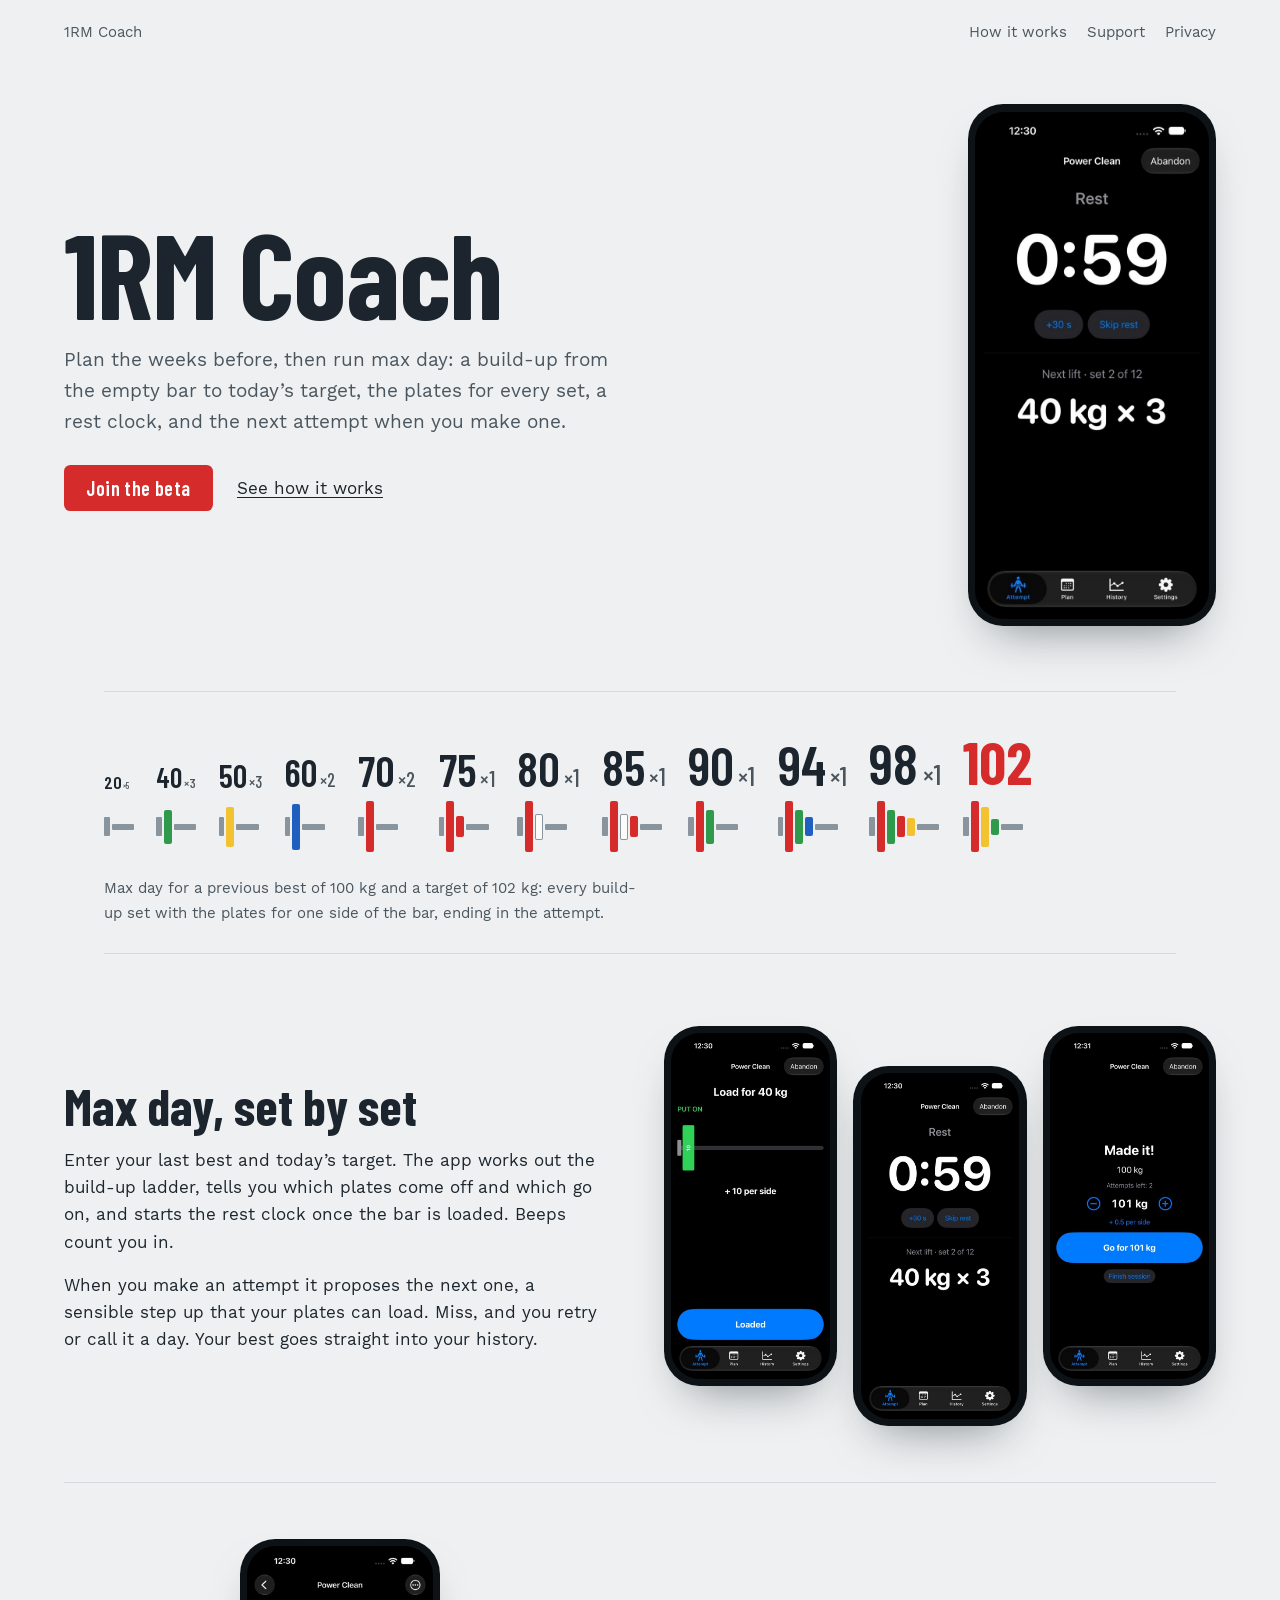
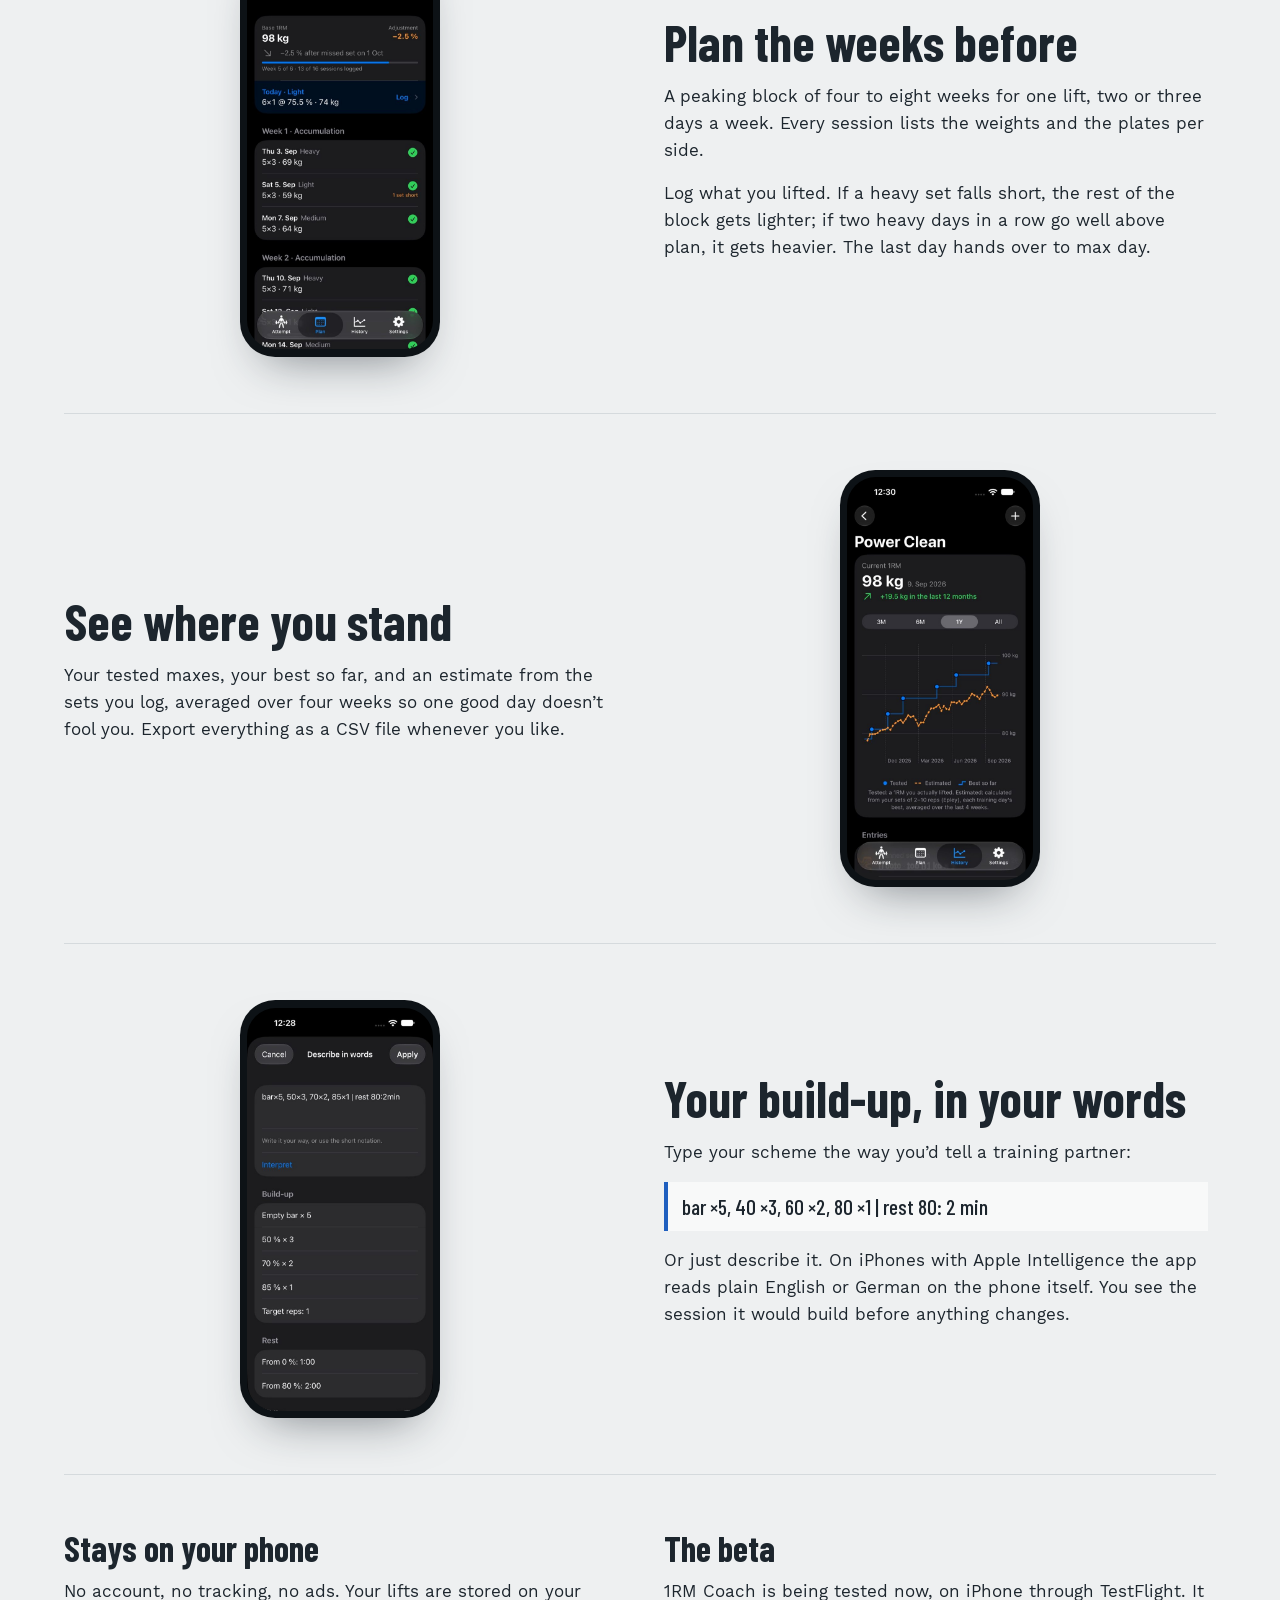
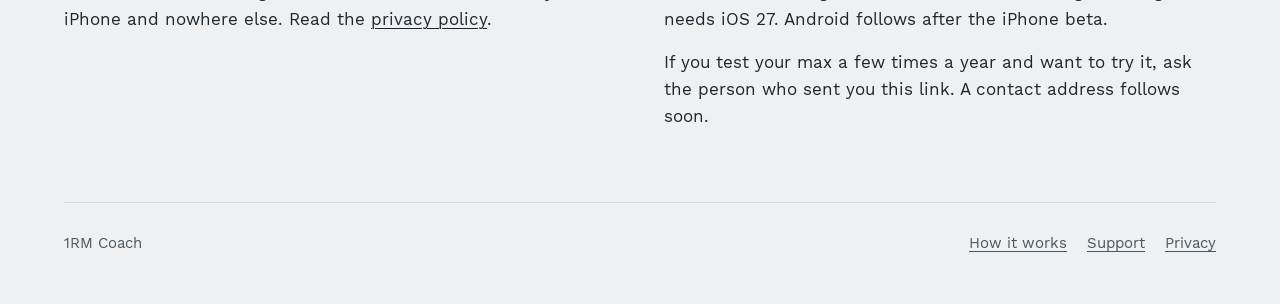
==== 1rm/index.html @ 23f85a38 "1RM Coach beta pages under /1rm (not linked, noindex) Co-Authored-By: Claude Opus 5.5 <noreply@anthr" ====
<!DOCTYPE html>
<html lang="en">
<head>
  <meta charset="utf-8">
  <meta name="viewport" content="width=device-width, initial-scale=1">
  <title>1RM Coach: plan, build up, load and lift your max</title>
  <meta name="description" content="An iPhone app for barbell lifters: plan a peaking block, get a build-up from the empty bar to your max, see which plates go on and off, and run your attempts with a rest clock.">
  <meta name="color-scheme" content="light dark">
  <meta name="robots" content="noindex">
  <link rel="stylesheet" href="style.css">
</head>
<body>
  <div class="wrap">
    <header class="top">
      <a href="index.html">1RM Coach</a>
      <nav aria-label="1RM Coach">
        <a href="howto.html">How it works</a>
        <a href="support.html">Support</a>
        <a href="privacy.html">Privacy</a>
      </nav>
    </header>

    <main>
      <section class="hero">
        <div>
          <h1>1RM Coach</h1>
          <p>Plan the weeks before, then run max day: a build-up from the empty bar to today&#8217;s target, the plates for every set, a rest clock, and the next attempt when you make one.</p>
          <div class="actions">
            <a class="button" href="#beta">Join the beta</a>
            <a href="howto.html">See how it works</a>
          </div>
        </div>
        <div class="phone"><img src="img/rest.jpg" width="600" height="1304" alt="Rest screen: a large clock counting down, and the next lift, 50 kg for 3, below it."></div>
      </section>

      <figure class="ladder">
        <ol aria-label="Example build-up, previous best 100 kg, target 102 kg">
          <li style="--w: 0.000; --step: 0" aria-label="20 kg for 5; per side: no plates">
            <span class="set">20<small>×5</small></span>
            <span class="plates" aria-hidden="true"></span>
          </li>
          <li style="--w: 0.244; --step: 1" aria-label="40 kg for 3; per side: 10">
            <span class="set">40<small>×3</small></span>
            <span class="plates" aria-hidden="true"><i class="p10"></i></span>
          </li>
          <li style="--w: 0.366; --step: 2" aria-label="50 kg for 3; per side: 15">
            <span class="set">50<small>×3</small></span>
            <span class="plates" aria-hidden="true"><i class="p15"></i></span>
          </li>
          <li style="--w: 0.488; --step: 3" aria-label="60 kg for 2; per side: 20">
            <span class="set">60<small>×2</small></span>
            <span class="plates" aria-hidden="true"><i class="p20"></i></span>
          </li>
          <li style="--w: 0.610; --step: 4" aria-label="70 kg for 2; per side: 25">
            <span class="set">70<small>×2</small></span>
            <span class="plates" aria-hidden="true"><i class="p25"></i></span>
          </li>
          <li style="--w: 0.671; --step: 5" aria-label="75 kg for 1; per side: 25 + 2.5">
            <span class="set">75<small>×1</small></span>
            <span class="plates" aria-hidden="true"><i class="p25"></i><i class="p25s"></i></span>
          </li>
          <li style="--w: 0.732; --step: 6" aria-label="80 kg for 1; per side: 25 + 5">
            <span class="set">80<small>×1</small></span>
            <span class="plates" aria-hidden="true"><i class="p25"></i><i class="p5"></i></span>
          </li>
          <li style="--w: 0.793; --step: 7" aria-label="85 kg for 1; per side: 25 + 5 + 2.5">
            <span class="set">85<small>×1</small></span>
            <span class="plates" aria-hidden="true"><i class="p25"></i><i class="p5"></i><i class="p25s"></i></span>
          </li>
          <li style="--w: 0.854; --step: 8" aria-label="90 kg for 1; per side: 25 + 10">
            <span class="set">90<small>×1</small></span>
            <span class="plates" aria-hidden="true"><i class="p25"></i><i class="p10"></i></span>
          </li>
          <li style="--w: 0.902; --step: 9" aria-label="94 kg for 1; per side: 25 + 10 + 2">
            <span class="set">94<small>×1</small></span>
            <span class="plates" aria-hidden="true"><i class="p25"></i><i class="p10"></i><i class="p2s"></i></span>
          </li>
          <li style="--w: 0.951; --step: 10" aria-label="98 kg for 1; per side: 25 + 10 + 2.5 + 1.5">
            <span class="set">98<small>×1</small></span>
            <span class="plates" aria-hidden="true"><i class="p25"></i><i class="p10"></i><i class="p25s"></i><i class="p15s"></i></span>
          </li>
          <li class="attempt" style="--w: 1.000; --step: 11" aria-label="102 kg for 1, the attempt; per side: 25 + 15 + 1">
            <span class="set">102</span>
            <span class="plates" aria-hidden="true"><i class="p25"></i><i class="p15"></i><i class="p1s"></i></span>
          </li>
        </ol>
        <figcaption>Max day for a previous best of 100 kg and a target of 102 kg: every build-up set with the plates for one side of the bar, ending in the attempt.</figcaption>
      </figure>

      <section class="feature">
        <div class="copy">
          <h2>Max day, set by set</h2>
          <p>Enter your last best and today&#8217;s target. The app works out the build-up ladder, tells you which plates come off and which go on, and starts the rest clock once the bar is loaded. Beeps count you in.</p>
          <p>When you make an attempt it proposes the next one, a sensible step up that your plates can load. Miss, and you retry or call it a day. Your best goes straight into your history.</p>
        </div>
        <div class="shots">
          <div class="phone"><img src="img/load.jpg" width="600" height="1304" alt="Load screen: plates to take off in red, plates to put on in green." loading="lazy"></div>
          <div class="phone"><img src="img/rest.jpg" width="600" height="1304" alt="Rest screen with the clock and the next lift." loading="lazy"></div>
          <div class="phone"><img src="img/decision.jpg" width="600" height="1304" alt="After a made attempt: the proposed next weight with buttons to go lighter or heavier." loading="lazy"></div>
        </div>
      </section>

      <section class="feature flip">
        <div class="copy">
          <h2>Plan the weeks before</h2>
          <p>A peaking block of four to eight weeks for one lift, two or three days a week. Every session lists the weights and the plates per side.</p>
          <p>Log what you lifted. If a heavy set falls short, the rest of the block gets lighter; if two heavy days in a row go well above plan, it gets heavier. The last day hands over to max day.</p>
        </div>
        <div class="shots">
          <div class="phone"><img src="img/block.jpg" width="600" height="1304" alt="A training block: base 1RM, the current adjustment and today&#8217;s session." loading="lazy"></div>
        </div>
      </section>

      <section class="feature">
        <div class="copy">
          <h2>See where you stand</h2>
          <p>Your tested maxes, your best so far, and an estimate from the sets you log, averaged over four weeks so one good day doesn&#8217;t fool you. Export everything as a CSV file whenever you like.</p>
        </div>
        <div class="shots">
          <div class="phone"><img src="img/history.jpg" width="600" height="1304" alt="A chart of tested maxes, the estimated max and the best so far over a year." loading="lazy"></div>
        </div>
      </section>

      <section class="feature flip">
        <div class="copy">
          <h2>Your build-up, in your words</h2>
          <p>Type your scheme the way you&#8217;d tell a training partner:</p>
          <p class="notation">bar ×5, 40 ×3, 60 ×2, 80 ×1 | rest 80: 2 min</p>
          <p>Or just describe it. On iPhones with Apple Intelligence the app reads plain English or German on the phone itself. You see the session it would build before anything changes.</p>
        </div>
        <div class="shots">
          <div class="phone"><img src="img/scheme.jpg" width="600" height="1304" alt="The scheme preview: build-up steps, target reps, rest, and the example session." loading="lazy"></div>
        </div>
      </section>

      <section class="quiet">
        <div>
          <h2>Stays on your phone</h2>
          <p>No account, no tracking, no ads. Your lifts are stored on your iPhone and nowhere else. Read the <a href="privacy.html">privacy policy</a>.</p>
        </div>
        <div id="beta">
          <h2>The beta</h2>
          <p>1RM Coach is being tested now, on iPhone through TestFlight. It needs iOS 27. Android follows after the iPhone beta.</p>
          <p>If you test your max a few times a year and want to try it, ask the person who sent you this link. A contact address follows soon.</p>
        </div>
      </section>
    </main>

    <footer>
      <span>1RM Coach</span>
      <nav aria-label="More">
        <a href="howto.html">How it works</a>
        <a href="support.html">Support</a>
        <a href="privacy.html">Privacy</a>
      </nav>
    </footer>
  </div>
  <script>
    // The address is assembled in the browser, so it isn't sitting in the page source for spam bots.
    document.querySelectorAll("a.mail").forEach(function (a) {
      var address = a.dataset.user + "@" + a.dataset.domain;
      a.href = "mailto:" + address;
      a.textContent = address;
    });
  </script>
</body>
</html>
---- 1rm/style.css ----
/* 1RM Coach — product pages under /1rm/. Chalk and steel, with competition plate colours only where
   they mean plates. */

@font-face { font-family: "Barlow Condensed"; font-weight: 500; font-display: swap; src: url("fonts/BarlowCondensed-500.woff2") format("woff2"); }
@font-face { font-family: "Barlow Condensed"; font-weight: 600; font-display: swap; src: url("fonts/BarlowCondensed-600.woff2") format("woff2"); }
@font-face { font-family: "Barlow Condensed"; font-weight: 700; font-display: swap; src: url("fonts/BarlowCondensed-700.woff2") format("woff2"); }
@font-face { font-family: "Work Sans"; font-weight: 400; font-display: swap; src: url("fonts/WorkSans-Regular.woff2") format("woff2"); }
@font-face { font-family: "Work Sans"; font-weight: 500; font-display: swap; src: url("fonts/WorkSans-Medium.woff2") format("woff2"); }
@font-face { font-family: "Work Sans"; font-weight: 600; font-display: swap; src: url("fonts/WorkSans-SemiBold.woff2") format("woff2"); }

:root {
  --chalk: #eef0f1;
  --paper: #f8f9f9;
  --steel: #1c252d;
  --steel-soft: #4a555e;
  --bar: #8a949c;
  --rule: #d5dadd;
  --red: #d52b2b;
  --blue: #1f5fbf;
  --yellow: #f2c230;
  --green: #2f9a4c;
  --white-plate: #fbfbfa;
  --button-text: #ffffff;
  --display: "Barlow Condensed", "Arial Narrow", sans-serif;
  --text: "Work Sans", system-ui, sans-serif;
  --measure: 34rem;
}

@media (prefers-color-scheme: dark) {
  :root {
    --chalk: #151b20;
    --paper: #1b2228;
    --steel: #e7ebed;
    --steel-soft: #aab4bb;
    --bar: #6d7880;
    --rule: #2b343b;
    --white-plate: #dfe3e5;
  }
}

*, *::before, *::after { box-sizing: border-box; }

html { -webkit-text-size-adjust: 100%; }

body {
  margin: 0;
  background: var(--chalk);
  color: var(--steel);
  font: 400 1.0625rem/1.6 var(--text);
}

img { max-width: 100%; height: auto; display: block; }

a { color: inherit; text-underline-offset: 0.2em; text-decoration-thickness: 1px; }
a:hover { text-decoration-thickness: 2px; }
:focus-visible { outline: 3px solid var(--blue); outline-offset: 3px; border-radius: 2px; }

.wrap { width: min(72rem, 100% - 2rem); margin-inline: auto; }

/* Top line: back to the homepage, and the page links. */
.top {
  display: flex; flex-wrap: wrap; justify-content: space-between; align-items: baseline; gap: 0.5rem 1rem;
  padding: 1.25rem 0; font-size: 0.95rem; color: var(--steel-soft);
}
.top nav { display: flex; gap: 1.25rem; }
.top a { text-decoration: none; white-space: nowrap; }
.top a:hover, .top a[aria-current] { text-decoration: underline; }

/* Hero */
.hero {
  display: grid; grid-template-columns: minmax(0, 1fr) auto; gap: 3rem; align-items: center;
  padding: 2.5rem 0 3rem;
}
.hero h1 {
  font: 700 clamp(3.5rem, 11vw, 7.5rem)/0.88 var(--display);
  letter-spacing: -0.01em; margin: 0 0 1.25rem;
}
.hero p { max-width: var(--measure); font-size: 1.2rem; margin: 0 0 1.75rem; color: var(--steel-soft); }
.actions { display: flex; flex-wrap: wrap; gap: 1rem 1.5rem; align-items: center; }
.button {
  display: inline-block; padding: 0.8rem 1.4rem; border-radius: 0.4rem;
  background: var(--red); color: var(--button-text); text-decoration: none;
  font: 600 1.25rem/1 var(--display); letter-spacing: 0.02em;
}
.button:hover { background: #b82222; }

.phone {
  width: 15.5rem; border-radius: 2.2rem; padding: 0.45rem;
  background: #0d1216; box-shadow: 0 1.5rem 3rem -1.5rem rgba(28, 37, 45, 0.55);
}
.phone img { border-radius: 1.8rem; }

/* The ladder: today's build-up, from the empty bar to the attempt. Numbers grow with the weight. */
.ladder { border-block: 1px solid var(--rule); padding: 2.5rem 0 1.75rem; margin-bottom: 1rem; }
.ladder ol {
  list-style: none; margin: 0; padding: 0;
  display: flex; flex-wrap: wrap; align-items: flex-end; gap: 1.5rem 1.4rem;
}
.ladder li { display: flex; flex-direction: column; align-items: flex-start; gap: 0.6rem; }
.set { font: 600 calc(1.1rem + var(--w) * 2.6rem)/1 var(--display); white-space: nowrap; }
.set small { font-size: 0.5em; font-weight: 500; color: var(--steel-soft); margin-left: 0.15em; }
.ladder .attempt .set { color: var(--red); font-weight: 700; }
.ladder figcaption { margin-top: 1.5rem; color: var(--steel-soft); font-size: 0.95rem; max-width: var(--measure); }

/* One side of the bar: sleeve, then plates from the inside out. */
.plates { display: flex; align-items: center; gap: 2px; height: 3.2rem; }
.plates::before { content: ""; width: 0.35rem; height: 1.2rem; background: var(--bar); border-radius: 1px; }
.plates::after { content: ""; width: 1.4rem; height: 0.35rem; background: var(--bar); border-radius: 1px; }
.plates i { display: block; width: 0.5rem; border-radius: 2px; }
.p25 { height: 3.2rem; background: var(--red); }
.p20 { height: 2.9rem; background: var(--blue); }
.p15 { height: 2.5rem; background: var(--yellow); }
.p10 { height: 2.1rem; background: var(--green); }
.p5  { height: 1.6rem; background: var(--white-plate); box-shadow: inset 0 0 0 1px var(--bar); }
.p25s { height: 1.3rem; background: var(--red); }
.p2s  { height: 1.2rem; background: var(--blue); }
.p15s { height: 1.1rem; background: var(--yellow); }
.p1s  { height: 1rem; background: var(--green); }

@media (prefers-reduced-motion: no-preference) {
  .plates i { transform-origin: left center; animation: load 420ms ease-out both; animation-delay: calc(var(--step) * 90ms + 200ms); }
  @keyframes load { from { opacity: 0; transform: translateX(-0.6rem); } to { opacity: 1; transform: none; } }
}

/* Feature rows: text and screenshots side by side, alternating. */
.feature {
  display: grid; grid-template-columns: minmax(0, 1fr) minmax(0, 1fr); gap: 3rem; align-items: center;
  padding: 3.5rem 0; border-bottom: 1px solid var(--rule);
}
.feature.flip .copy { order: 2; }
.feature h2, .page h1, .page h2 { font: 700 clamp(2.2rem, 5vw, 3.2rem)/0.95 var(--display); margin: 0 0 1rem; }
.feature p { max-width: var(--measure); margin: 0 0 1rem; }
.feature .notation {
  font: 500 1.35rem/1.35 var(--display); background: var(--paper); border-left: 4px solid var(--blue);
  padding: 0.6rem 0.9rem; margin: 0 0 1rem; max-width: var(--measure); overflow-wrap: anywhere;
}
.shots { display: flex; justify-content: center; align-items: flex-start; gap: 1rem; }
.shots .phone { width: 12.5rem; }
.shots .phone:nth-child(2) { margin-top: 2.5rem; }

.quiet { padding: 3.5rem 0; display: grid; grid-template-columns: repeat(2, minmax(0, 1fr)); gap: 3rem; }
.quiet h2 { font: 700 2.2rem/1 var(--display); margin: 0 0 0.75rem; }
.quiet p { margin: 0 0 1rem; max-width: var(--measure); }

.placeholder { background: var(--yellow); color: #1c252d; padding: 0 0.25em; border-radius: 2px; }

footer {
  border-top: 1px solid var(--rule); padding: 1.75rem 0 3rem; color: var(--steel-soft); font-size: 0.95rem;
  display: flex; flex-wrap: wrap; justify-content: space-between; gap: 1rem;
}
footer nav { display: flex; flex-wrap: wrap; gap: 1.25rem; }

/* Text pages: privacy, support, how-to. */
.page { max-width: 42rem; padding: 2rem 0 3rem; }
.page h1 { font-size: clamp(2.8rem, 8vw, 4.2rem); }
.page h2 { font-size: 2rem; margin-top: 2.5rem; }
.page p, .page li { max-width: var(--measure); }
.page .updated { color: var(--steel-soft); }
.page h3 { font: 600 1.35rem/1.2 var(--display); margin: 1.75rem 0 0.4rem; }
.page ol, .page ul { padding-left: 1.25rem; }
.page li { margin-bottom: 0.4rem; }
.page code { font: 500 1.05em var(--display); background: var(--paper); padding: 0.05em 0.3em; border-radius: 3px; }
.page .notation { font: 500 1.3rem/1.35 var(--display); background: var(--paper); border-left: 4px solid var(--blue); padding: 0.6rem 0.9rem; overflow-wrap: anywhere; }

@media (max-width: 52rem) {
  .hero { grid-template-columns: 1fr; gap: 2rem; }
  .hero .phone { justify-self: center; }
  .feature { grid-template-columns: 1fr; gap: 2rem; }
  .feature.flip .copy { order: 0; }
  .quiet { grid-template-columns: 1fr; gap: 1.5rem; }
  .shots .phone { width: 9.5rem; }
}
@media (max-width: 26rem) {
  .shots .phone:nth-child(3) { display: none; }
  .top nav { gap: 0.9rem; }
}
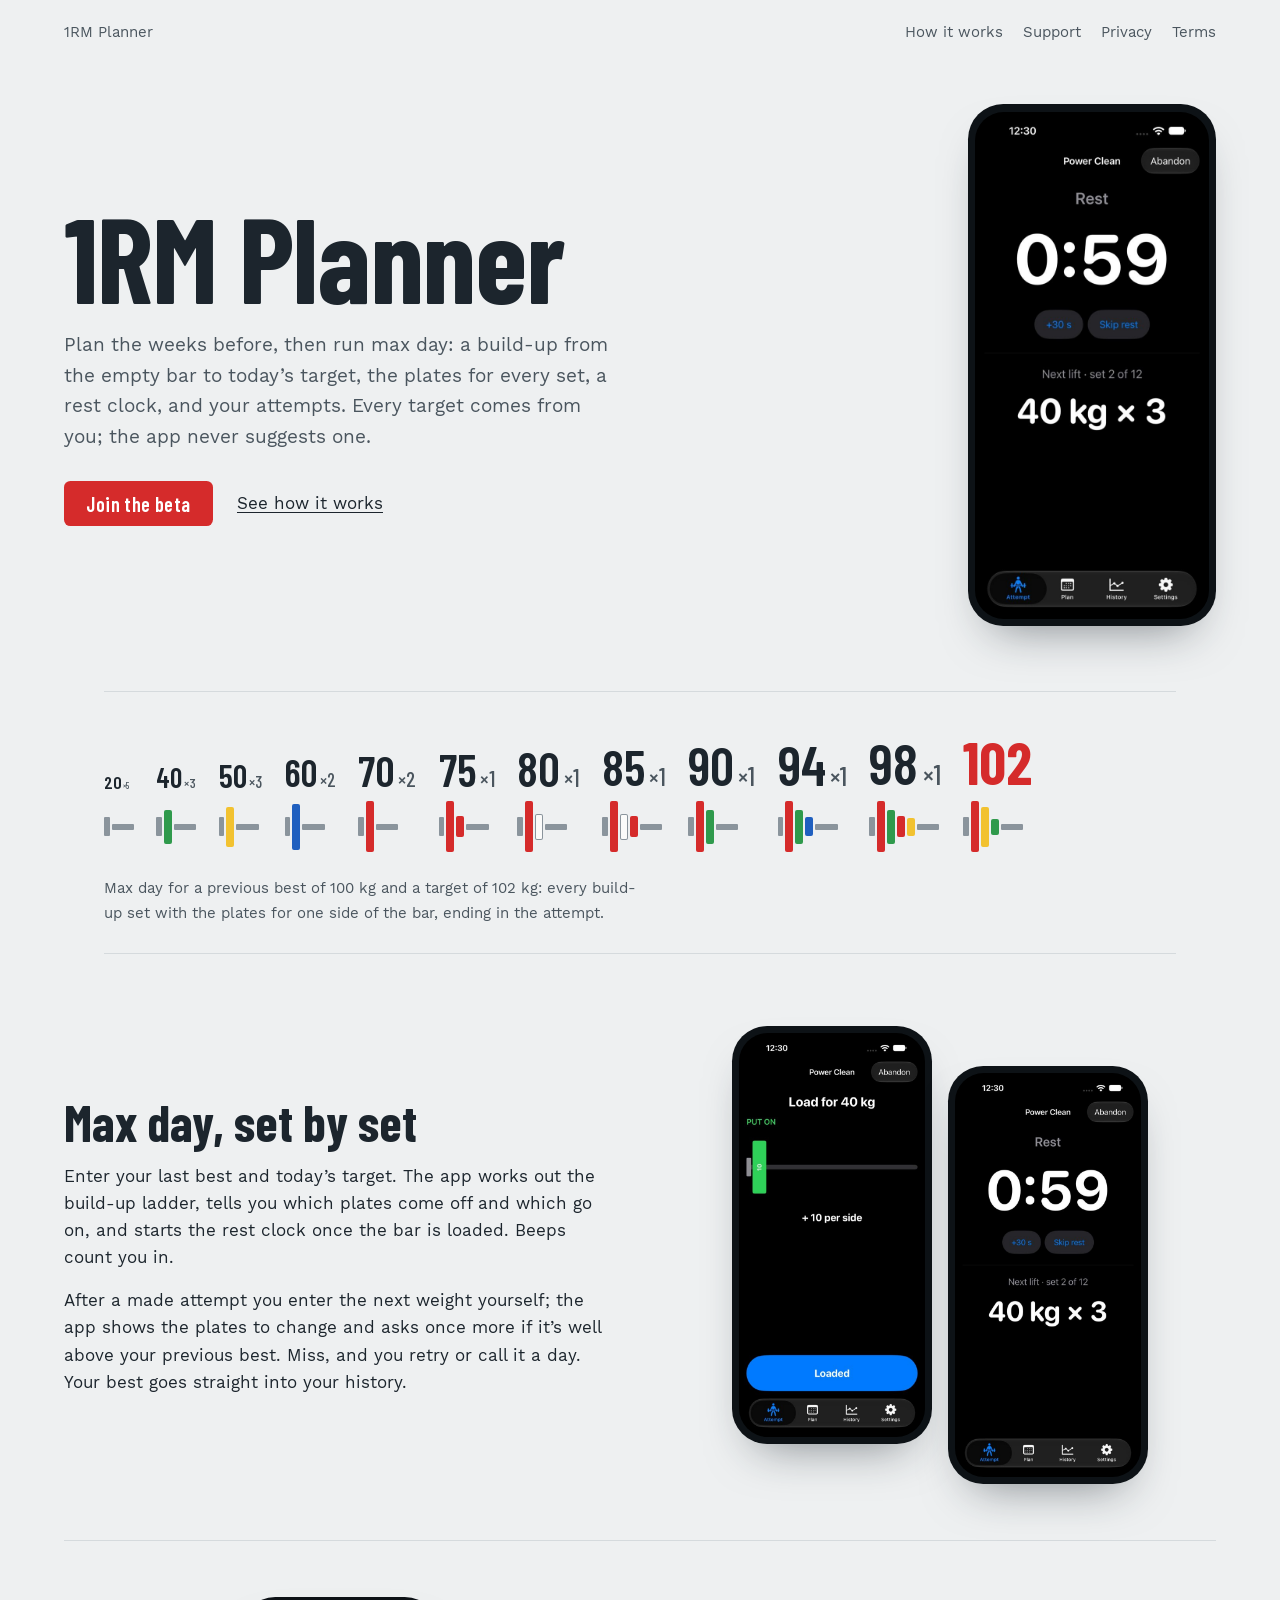
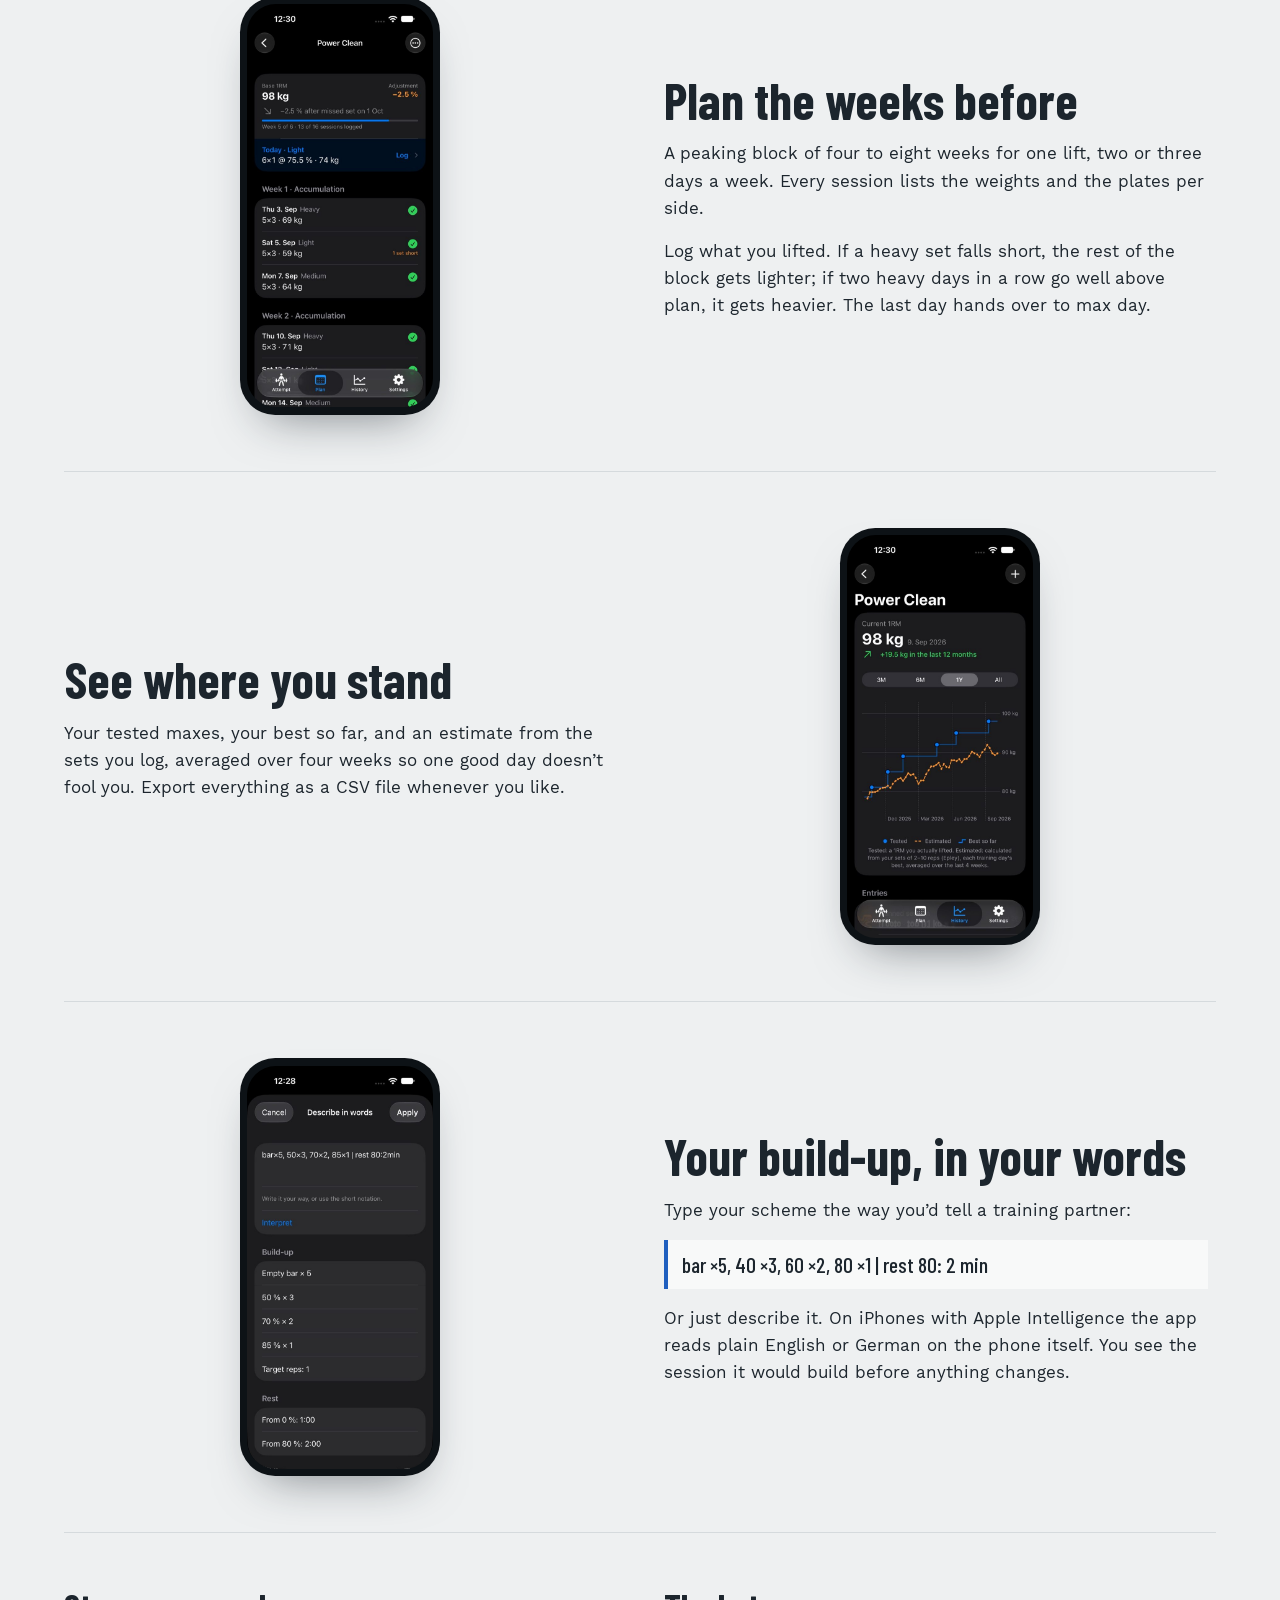
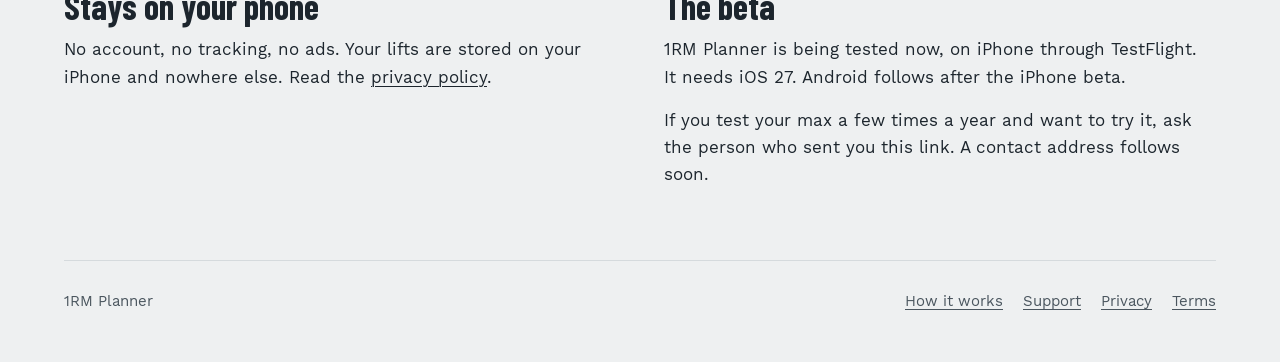
==== commit 2fdcc6a3: "1rm: renamed to 1RM Planner; no target suggestions in copy; terms page EN/DE (draft for legal review" ====
--- a/1rm/index.html
+++ b/1rm/index.html
@@ -3,7 +3,7 @@
 <head>
   <meta charset="utf-8">
   <meta name="viewport" content="width=device-width, initial-scale=1">
-  <title>1RM Coach: plan, build up, load and lift your max</title>
+  <title>1RM Planner: plan, build up, load and lift your max</title>
   <meta name="description" content="An iPhone app for barbell lifters: plan a peaking block, get a build-up from the empty bar to your max, see which plates go on and off, and run your attempts with a rest clock.">
   <meta name="color-scheme" content="light dark">
   <meta name="robots" content="noindex">
@@ -12,19 +12,20 @@
 <body>
   <div class="wrap">
     <header class="top">
-      <a href="index.html">1RM Coach</a>
-      <nav aria-label="1RM Coach">
+      <a href="index.html">1RM Planner</a>
+      <nav aria-label="1RM Planner">
         <a href="howto.html">How it works</a>
         <a href="support.html">Support</a>
         <a href="privacy.html">Privacy</a>
+        <a href="terms.html">Terms</a>
       </nav>
     </header>
 
     <main>
       <section class="hero">
         <div>
-          <h1>1RM Coach</h1>
-          <p>Plan the weeks before, then run max day: a build-up from the empty bar to today&#8217;s target, the plates for every set, a rest clock, and the next attempt when you make one.</p>
+          <h1>1RM Planner</h1>
+          <p>Plan the weeks before, then run max day: a build-up from the empty bar to today&#8217;s target, the plates for every set, a rest clock, and your attempts. Every target comes from you; the app never suggests one.</p>
           <div class="actions">
             <a class="button" href="#beta">Join the beta</a>
             <a href="howto.html">See how it works</a>
@@ -91,12 +92,11 @@
         <div class="copy">
           <h2>Max day, set by set</h2>
           <p>Enter your last best and today&#8217;s target. The app works out the build-up ladder, tells you which plates come off and which go on, and starts the rest clock once the bar is loaded. Beeps count you in.</p>
-          <p>When you make an attempt it proposes the next one, a sensible step up that your plates can load. Miss, and you retry or call it a day. Your best goes straight into your history.</p>
+          <p>After a made attempt you enter the next weight yourself; the app shows the plates to change and asks once more if it&#8217;s well above your previous best. Miss, and you retry or call it a day. Your best goes straight into your history.</p>
         </div>
         <div class="shots">
           <div class="phone"><img src="img/load.jpg" width="600" height="1304" alt="Load screen: plates to take off in red, plates to put on in green." loading="lazy"></div>
           <div class="phone"><img src="img/rest.jpg" width="600" height="1304" alt="Rest screen with the clock and the next lift." loading="lazy"></div>
-          <div class="phone"><img src="img/decision.jpg" width="600" height="1304" alt="After a made attempt: the proposed next weight with buttons to go lighter or heavier." loading="lazy"></div>
         </div>
       </section>
 
@@ -140,18 +140,19 @@
         </div>
         <div id="beta">
           <h2>The beta</h2>
-          <p>1RM Coach is being tested now, on iPhone through TestFlight. It needs iOS 27. Android follows after the iPhone beta.</p>
+          <p>1RM Planner is being tested now, on iPhone through TestFlight. It needs iOS 27. Android follows after the iPhone beta.</p>
           <p>If you test your max a few times a year and want to try it, ask the person who sent you this link. A contact address follows soon.</p>
         </div>
       </section>
     </main>
 
     <footer>
-      <span>1RM Coach</span>
+      <span>1RM Planner</span>
       <nav aria-label="More">
         <a href="howto.html">How it works</a>
         <a href="support.html">Support</a>
         <a href="privacy.html">Privacy</a>
+        <a href="terms.html">Terms</a>
       </nav>
     </footer>
   </div>
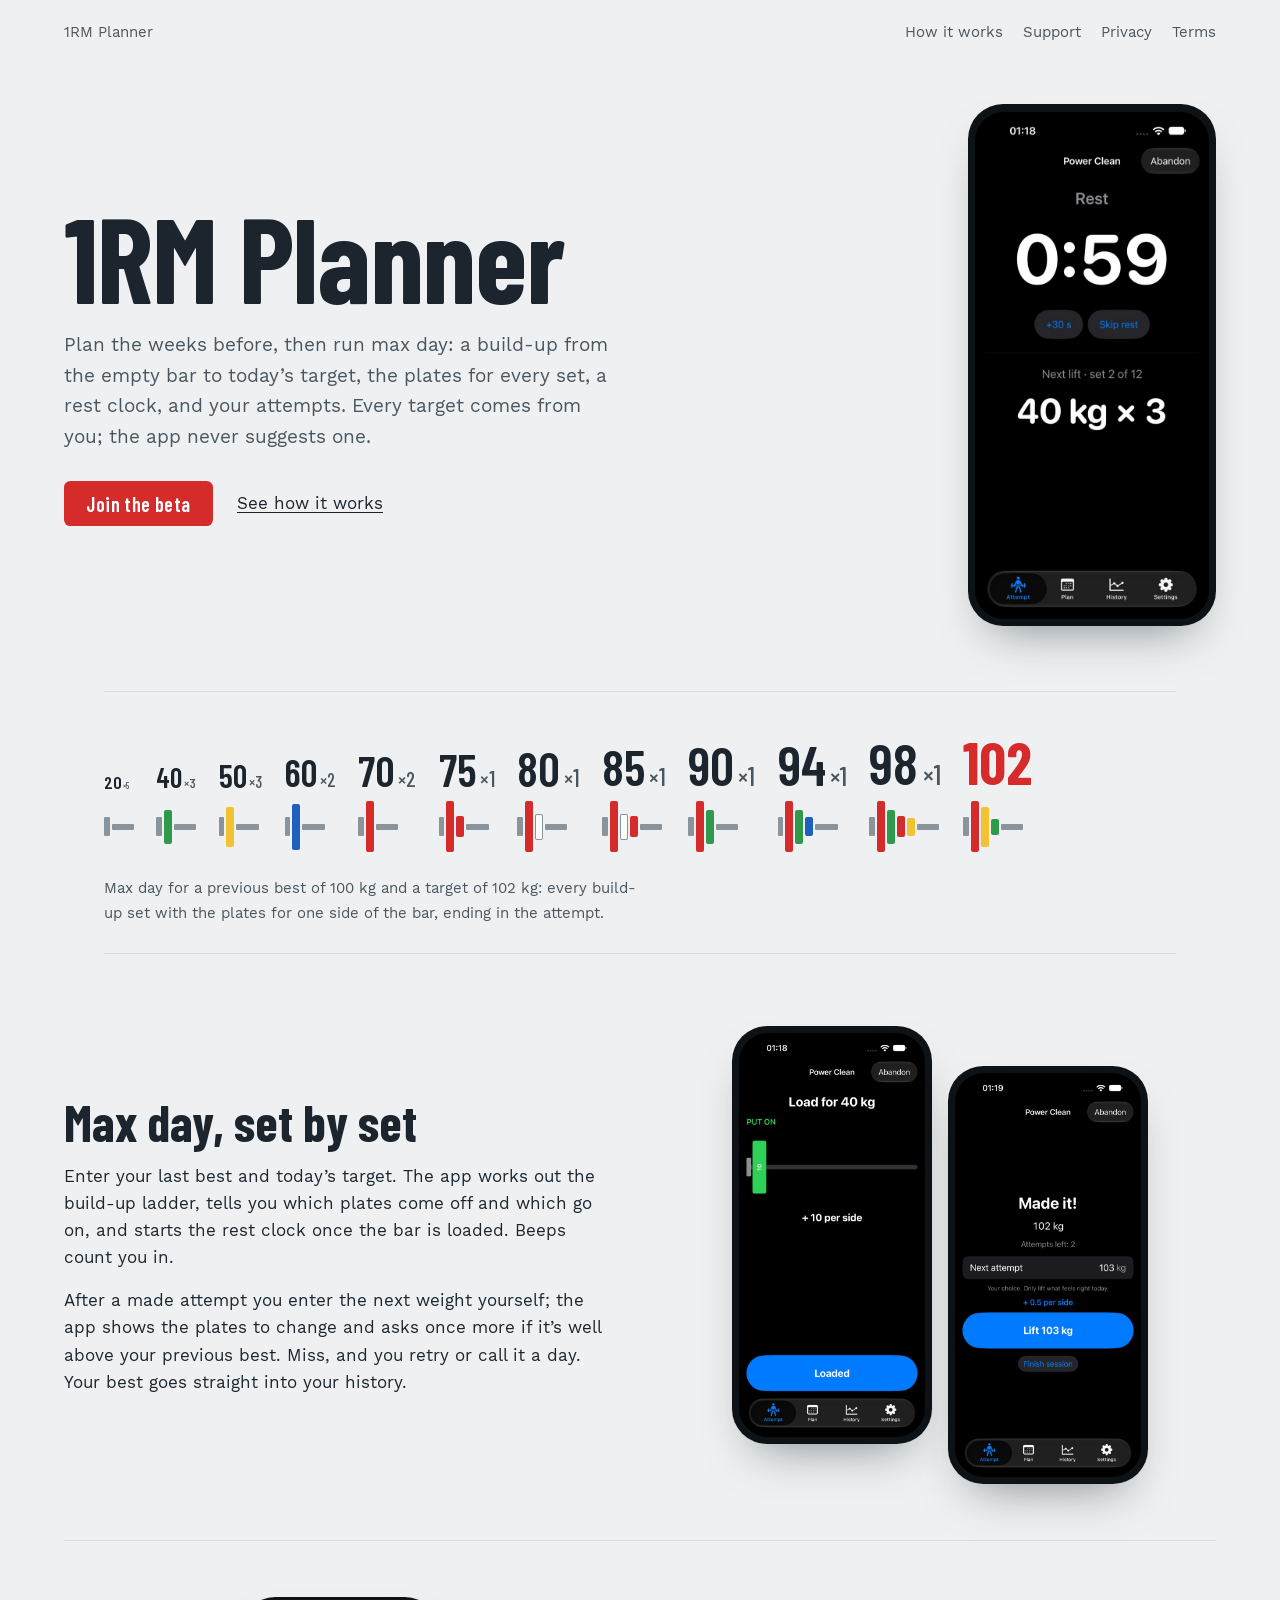
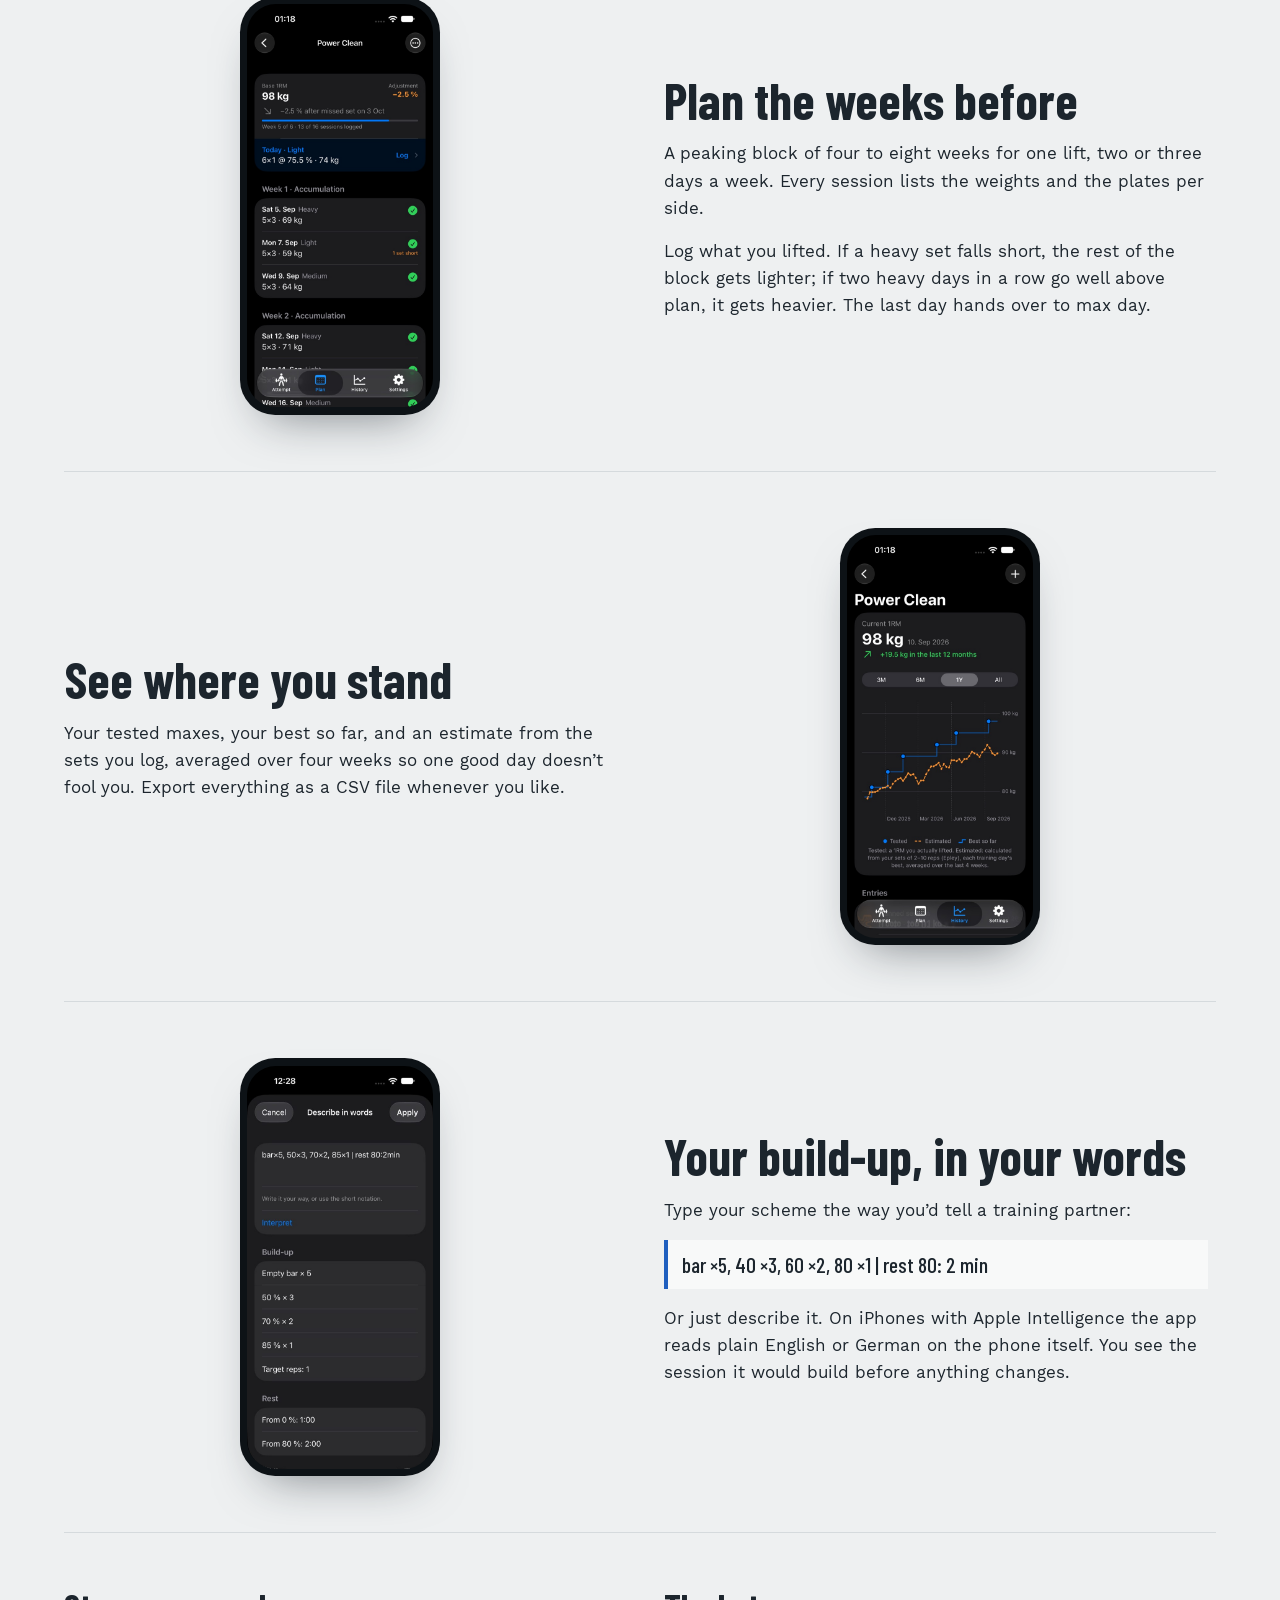
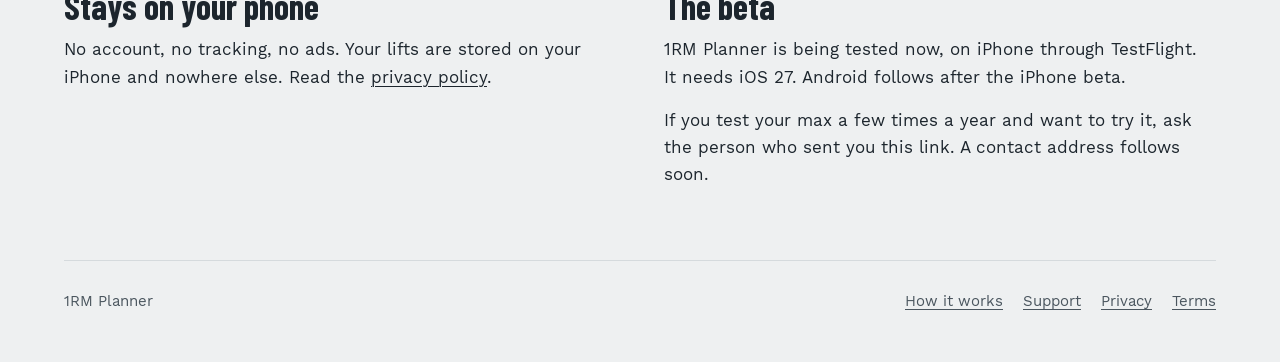
==== commit 8c44b5d8: "1rm: new screenshots from the current app; next-attempt screen instead of the duplicate rest screen" ====
--- a/1rm/index.html
+++ b/1rm/index.html
@@ -31,7 +31,7 @@
             <a href="howto.html">See how it works</a>
           </div>
         </div>
-        <div class="phone"><img src="img/rest.jpg" width="600" height="1304" alt="Rest screen: a large clock counting down, and the next lift, 50 kg for 3, below it."></div>
+        <div class="phone"><img src="img/rest.jpg" width="600" height="1304" alt="Rest screen: a large clock counting down, and the next lift, 40 kg for 3, below it."></div>
       </section>
 
       <figure class="ladder">
@@ -96,7 +96,7 @@
         </div>
         <div class="shots">
           <div class="phone"><img src="img/load.jpg" width="600" height="1304" alt="Load screen: plates to take off in red, plates to put on in green." loading="lazy"></div>
-          <div class="phone"><img src="img/rest.jpg" width="600" height="1304" alt="Rest screen with the clock and the next lift." loading="lazy"></div>
+          <div class="phone"><img src="img/decision.jpg" width="600" height="1304" alt="After a made attempt: the next attempt, typed by the lifter, with the plates to add per side." loading="lazy"></div>
         </div>
       </section>
 
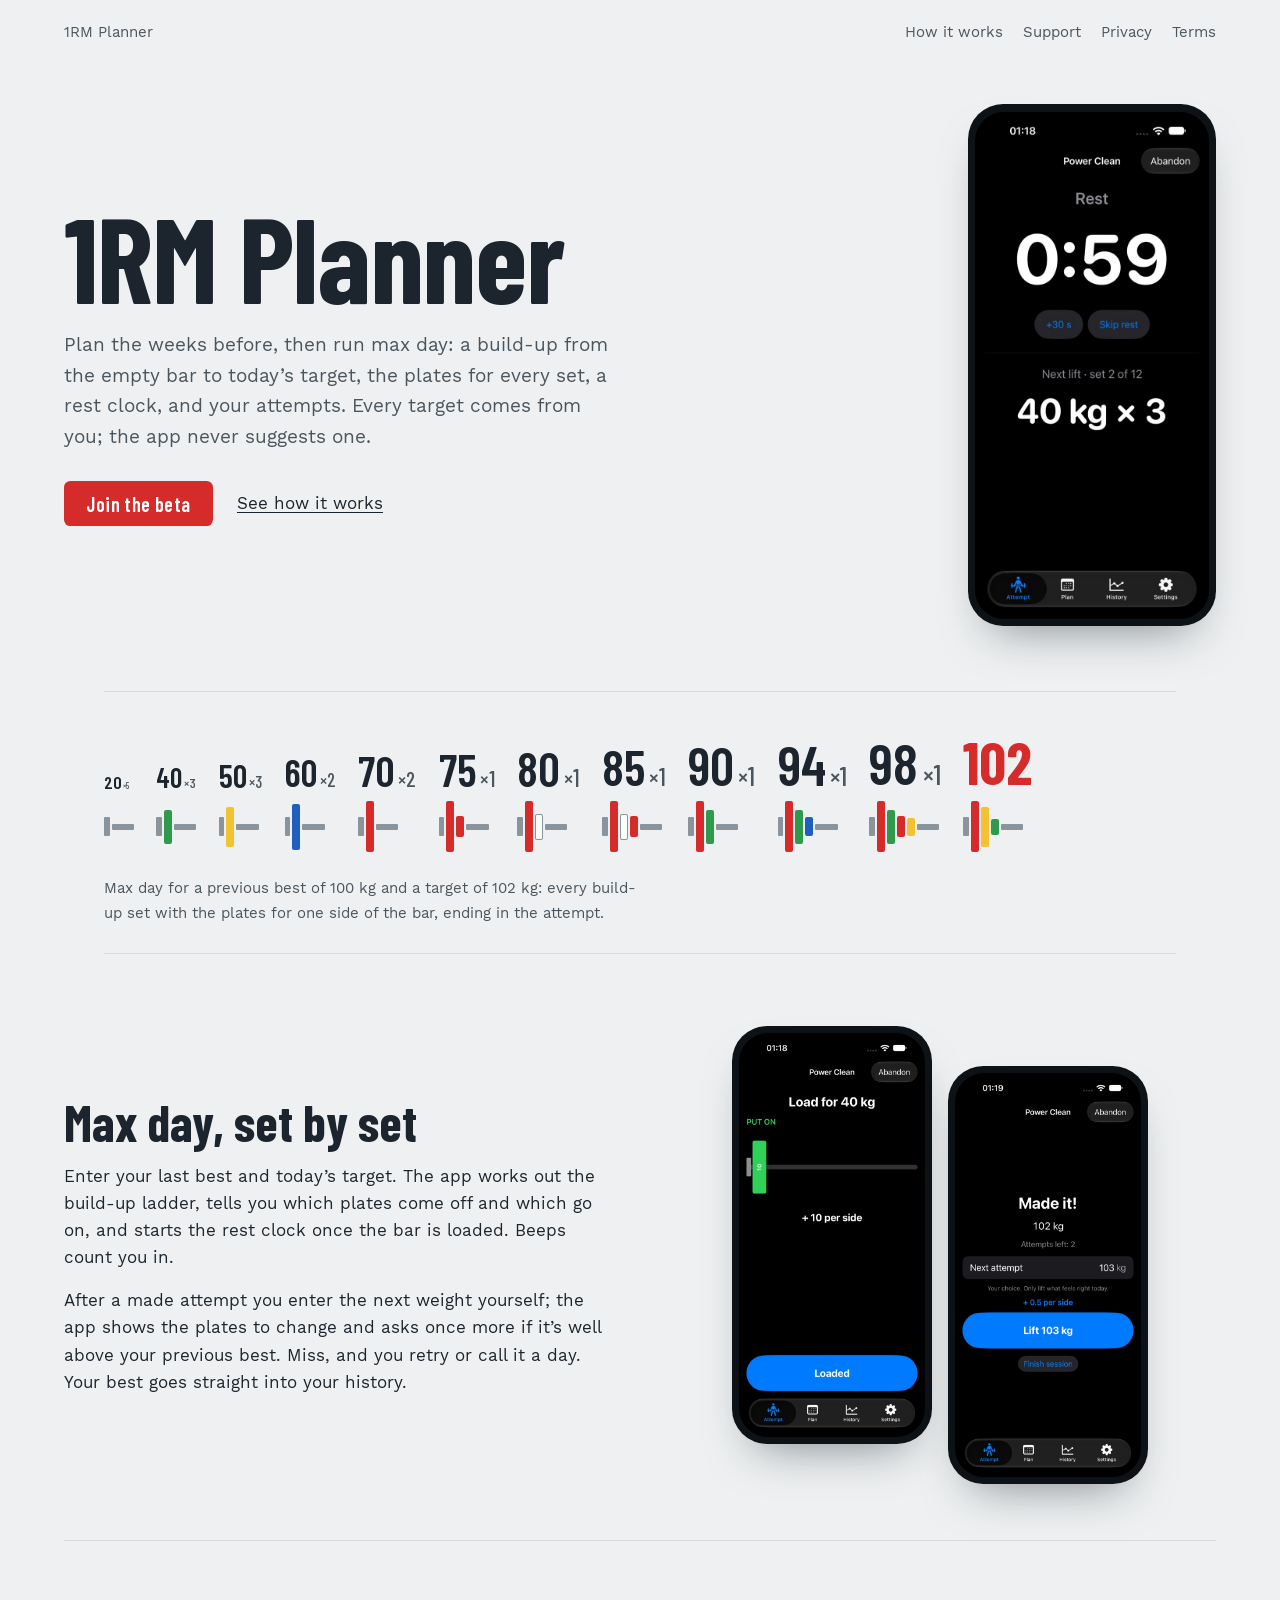
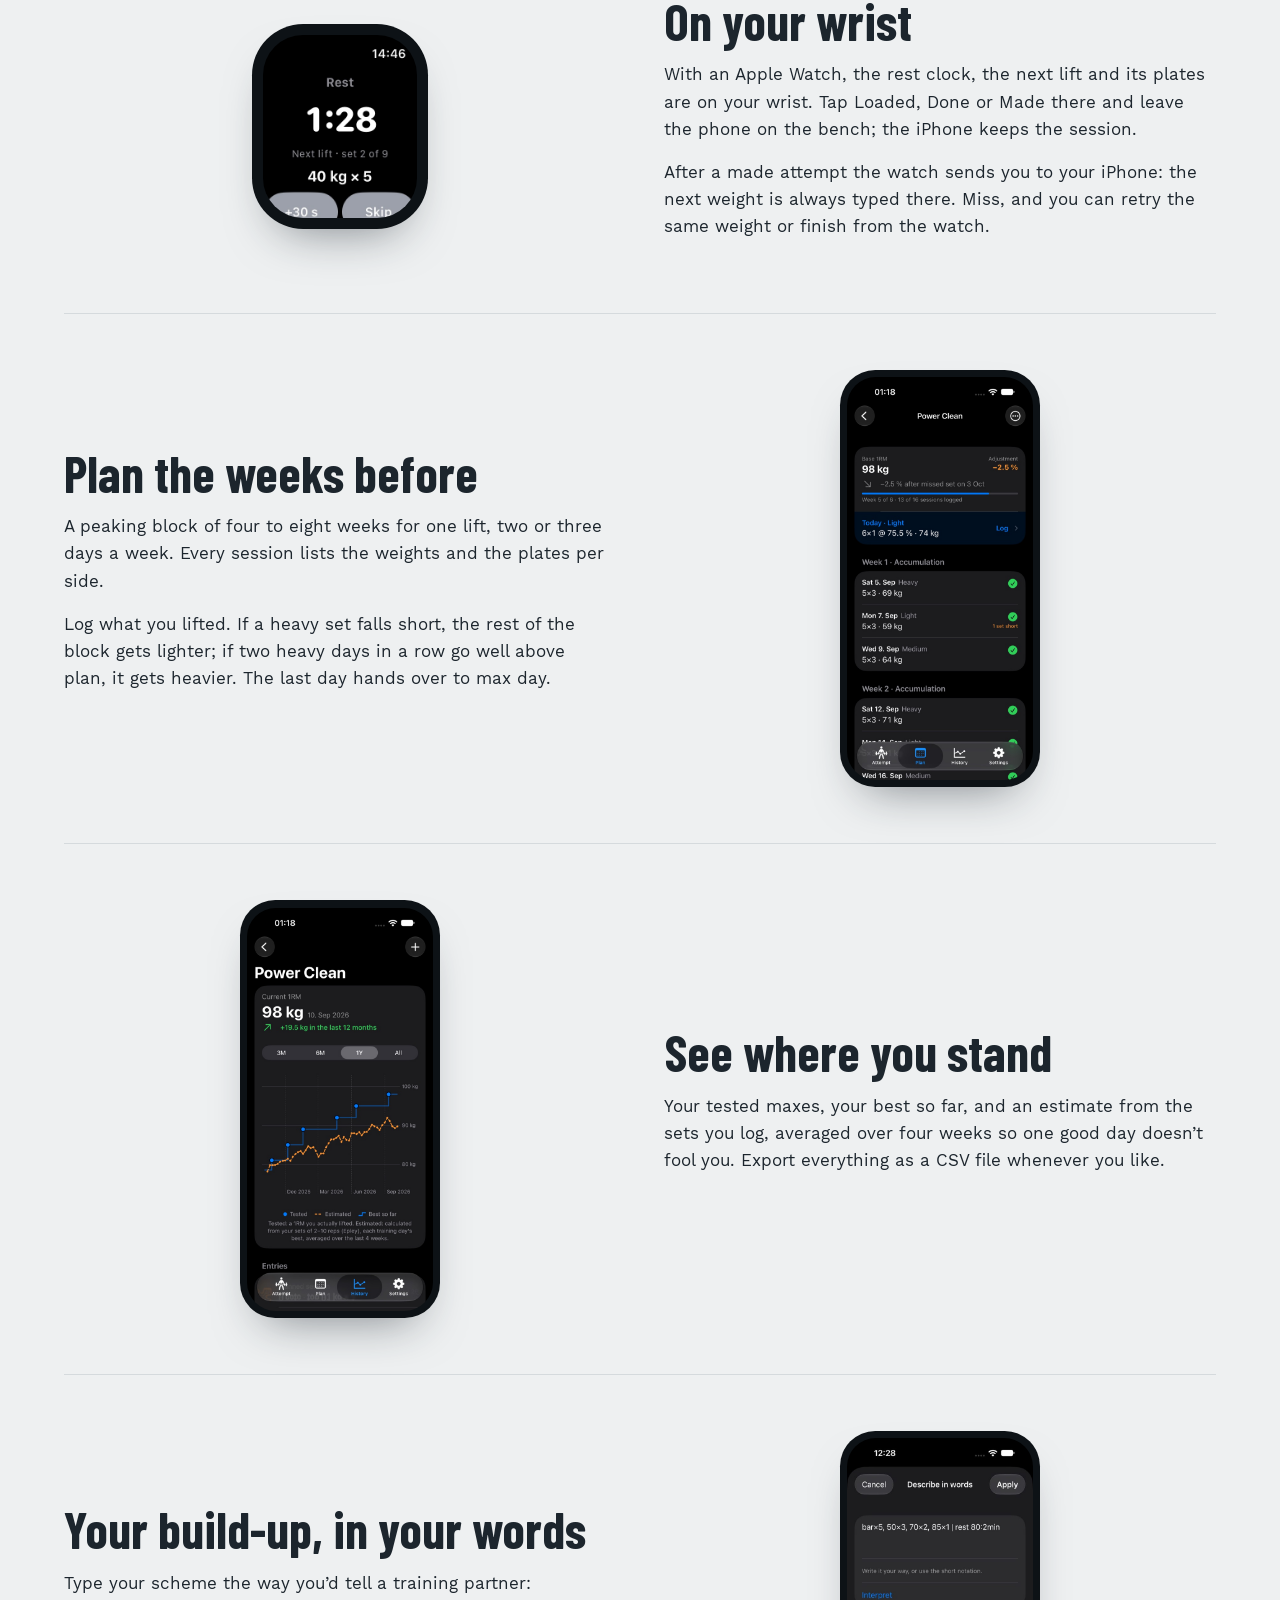
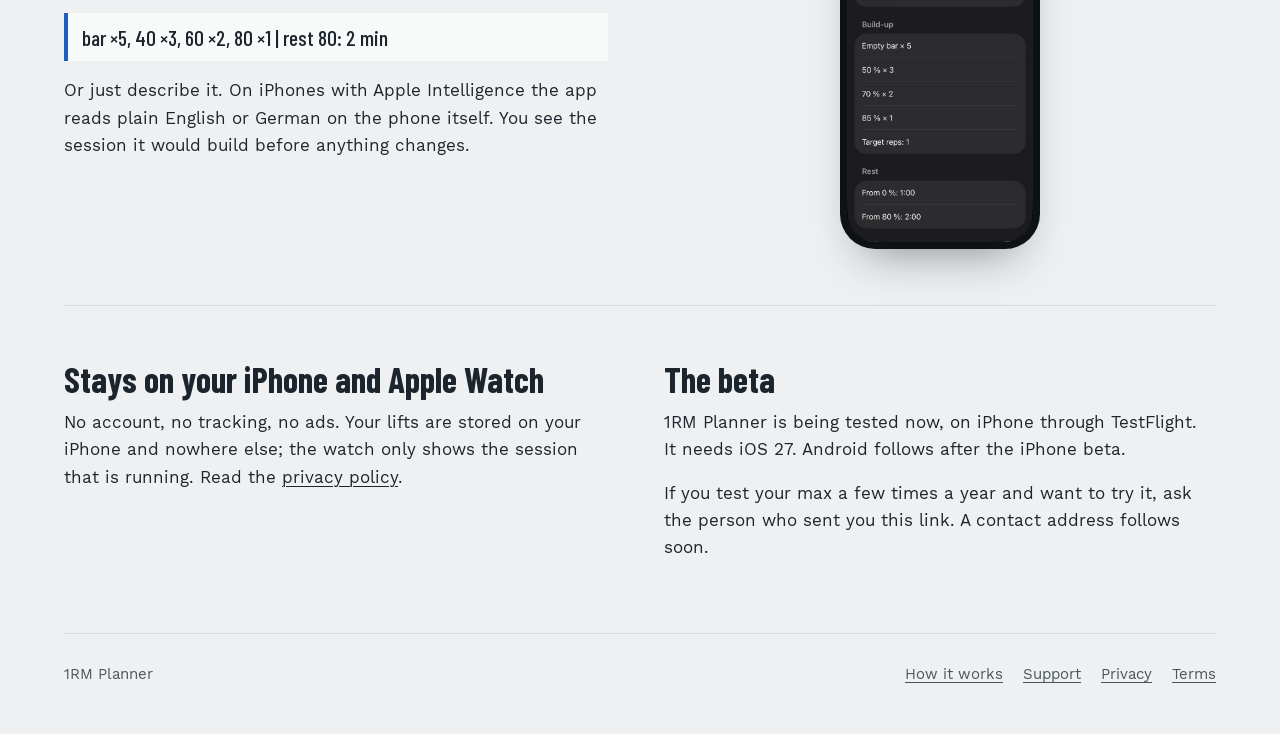
==== commit c5100cba: "1rm: Apple Watch — the build-up on the wrist; privacy note (EN/DE)" ====
--- a/1rm/index.html
+++ b/1rm/index.html
@@ -102,6 +102,17 @@
 
       <section class="feature flip">
         <div class="copy">
+          <h2>On your wrist</h2>
+          <p>With an Apple Watch, the rest clock, the next lift and its plates are on your wrist. Tap Loaded, Done or Made there and leave the phone on the bench; the iPhone keeps the session.</p>
+          <p>After a made attempt the watch sends you to your iPhone: the next weight is always typed there. Miss, and you can retry the same weight or finish from the watch.</p>
+        </div>
+        <div class="shots">
+          <div class="watch"><img src="img/watch.jpg" width="374" height="446" alt="Apple Watch: the rest clock at 1:28 and the next lift, 40 kg for 5, with +30 s and Skip." loading="lazy"></div>
+        </div>
+      </section>
+
+      <section class="feature">
+        <div class="copy">
           <h2>Plan the weeks before</h2>
           <p>A peaking block of four to eight weeks for one lift, two or three days a week. Every session lists the weights and the plates per side.</p>
           <p>Log what you lifted. If a heavy set falls short, the rest of the block gets lighter; if two heavy days in a row go well above plan, it gets heavier. The last day hands over to max day.</p>
@@ -111,7 +122,7 @@
         </div>
       </section>
 
-      <section class="feature">
+      <section class="feature flip">
         <div class="copy">
           <h2>See where you stand</h2>
           <p>Your tested maxes, your best so far, and an estimate from the sets you log, averaged over four weeks so one good day doesn&#8217;t fool you. Export everything as a CSV file whenever you like.</p>
@@ -121,7 +132,7 @@
         </div>
       </section>
 
-      <section class="feature flip">
+      <section class="feature">
         <div class="copy">
           <h2>Your build-up, in your words</h2>
           <p>Type your scheme the way you&#8217;d tell a training partner:</p>
@@ -135,8 +146,8 @@
 
       <section class="quiet">
         <div>
-          <h2>Stays on your phone</h2>
-          <p>No account, no tracking, no ads. Your lifts are stored on your iPhone and nowhere else. Read the <a href="privacy.html">privacy policy</a>.</p>
+          <h2>Stays on your iPhone and Apple Watch</h2>
+          <p>No account, no tracking, no ads. Your lifts are stored on your iPhone and nowhere else; the watch only shows the session that is running. Read the <a href="privacy.html">privacy policy</a>.</p>
         </div>
         <div id="beta">
           <h2>The beta</h2>
--- a/1rm/style.css
+++ b/1rm/style.css
@@ -137,6 +137,11 @@
 .shots { display: flex; justify-content: center; align-items: flex-start; gap: 1rem; }
 .shots .phone { width: 12.5rem; }
 .shots .phone:nth-child(2) { margin-top: 2.5rem; }
+.watch {
+  width: 11rem; border-radius: 3.2rem; padding: 0.7rem;
+  background: #0d1216; box-shadow: 0 1.5rem 3rem -1.5rem rgba(28, 37, 45, 0.55);
+}
+.watch img { border-radius: 2.5rem; }
 
 .quiet { padding: 3.5rem 0; display: grid; grid-template-columns: repeat(2, minmax(0, 1fr)); gap: 3rem; }
 .quiet h2 { font: 700 2.2rem/1 var(--display); margin: 0 0 0.75rem; }
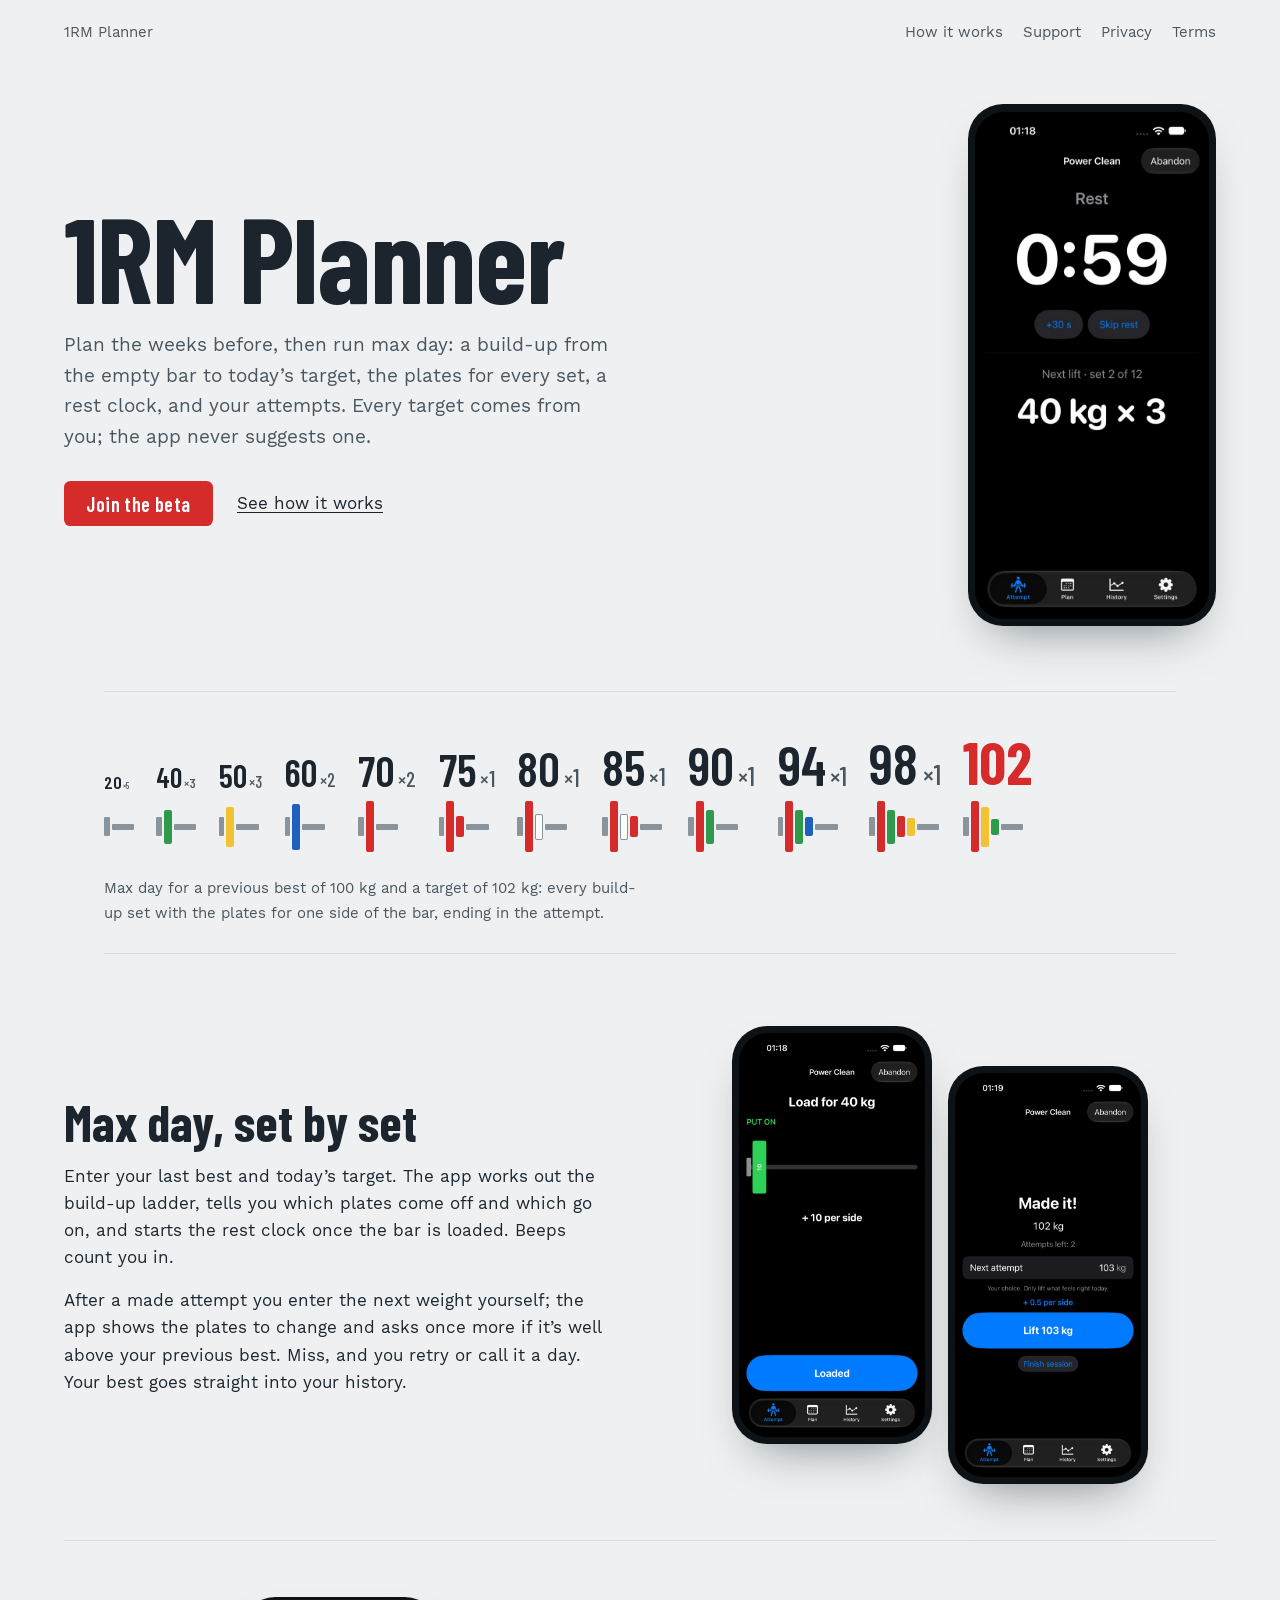
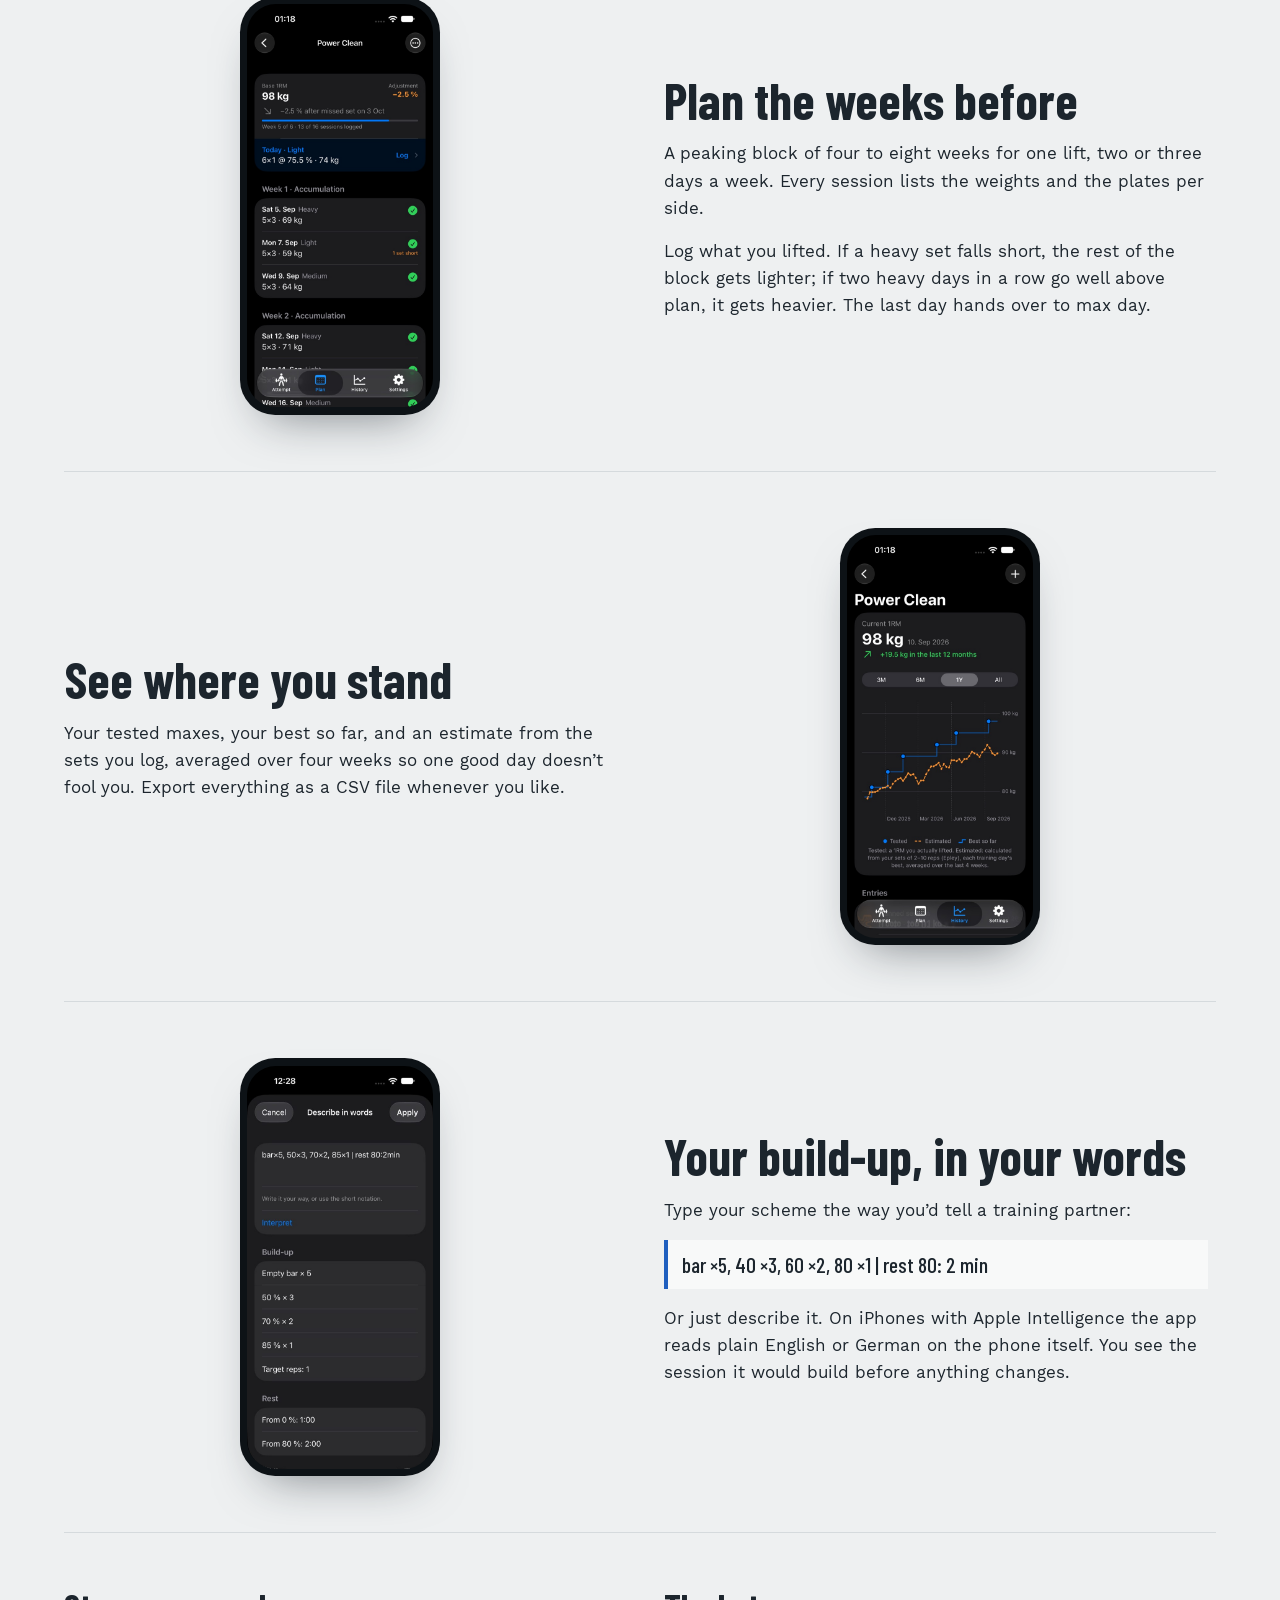
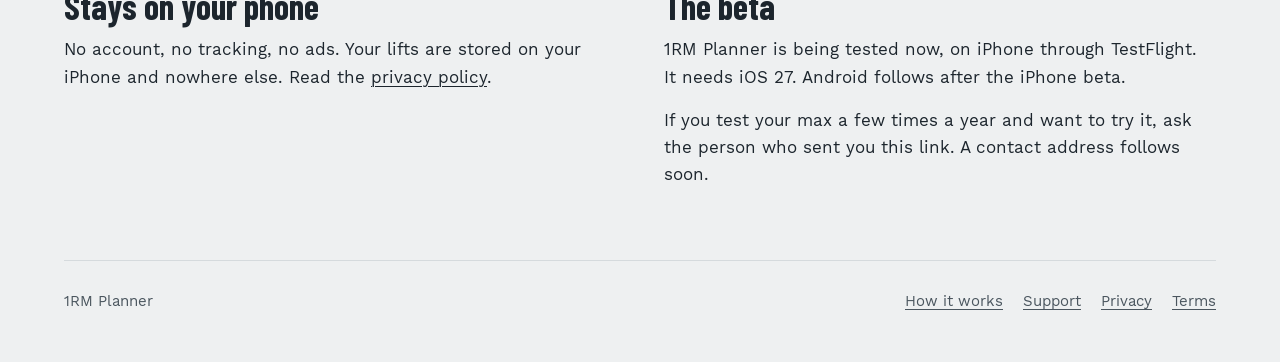
==== commit d77f0ed1: "1rm: remove the Apple Watch section and privacy note for now — the watch app ships with the paid ver" ====
--- a/1rm/index.html
+++ b/1rm/index.html
@@ -102,17 +102,6 @@
 
       <section class="feature flip">
         <div class="copy">
-          <h2>On your wrist</h2>
-          <p>With an Apple Watch, the rest clock, the next lift and its plates are on your wrist. Tap Loaded, Done or Made there and leave the phone on the bench; the iPhone keeps the session.</p>
-          <p>After a made attempt the watch sends you to your iPhone: the next weight is always typed there. Miss, and you can retry the same weight or finish from the watch.</p>
-        </div>
-        <div class="shots">
-          <div class="watch"><img src="img/watch.jpg" width="374" height="446" alt="Apple Watch: the rest clock at 1:28 and the next lift, 40 kg for 5, with +30 s and Skip." loading="lazy"></div>
-        </div>
-      </section>
-
-      <section class="feature">
-        <div class="copy">
           <h2>Plan the weeks before</h2>
           <p>A peaking block of four to eight weeks for one lift, two or three days a week. Every session lists the weights and the plates per side.</p>
           <p>Log what you lifted. If a heavy set falls short, the rest of the block gets lighter; if two heavy days in a row go well above plan, it gets heavier. The last day hands over to max day.</p>
@@ -122,7 +111,7 @@
         </div>
       </section>
 
-      <section class="feature flip">
+      <section class="feature">
         <div class="copy">
           <h2>See where you stand</h2>
           <p>Your tested maxes, your best so far, and an estimate from the sets you log, averaged over four weeks so one good day doesn&#8217;t fool you. Export everything as a CSV file whenever you like.</p>
@@ -132,7 +121,7 @@
         </div>
       </section>
 
-      <section class="feature">
+      <section class="feature flip">
         <div class="copy">
           <h2>Your build-up, in your words</h2>
           <p>Type your scheme the way you&#8217;d tell a training partner:</p>
@@ -146,8 +135,8 @@
 
       <section class="quiet">
         <div>
-          <h2>Stays on your iPhone and Apple Watch</h2>
-          <p>No account, no tracking, no ads. Your lifts are stored on your iPhone and nowhere else; the watch only shows the session that is running. Read the <a href="privacy.html">privacy policy</a>.</p>
+          <h2>Stays on your phone</h2>
+          <p>No account, no tracking, no ads. Your lifts are stored on your iPhone and nowhere else. Read the <a href="privacy.html">privacy policy</a>.</p>
         </div>
         <div id="beta">
           <h2>The beta</h2>
--- a/1rm/style.css
+++ b/1rm/style.css
@@ -137,11 +137,6 @@
 .shots { display: flex; justify-content: center; align-items: flex-start; gap: 1rem; }
 .shots .phone { width: 12.5rem; }
 .shots .phone:nth-child(2) { margin-top: 2.5rem; }
-.watch {
-  width: 11rem; border-radius: 3.2rem; padding: 0.7rem;
-  background: #0d1216; box-shadow: 0 1.5rem 3rem -1.5rem rgba(28, 37, 45, 0.55);
-}
-.watch img { border-radius: 2.5rem; }
 
 .quiet { padding: 3.5rem 0; display: grid; grid-template-columns: repeat(2, minmax(0, 1fr)); gap: 3rem; }
 .quiet h2 { font: 700 2.2rem/1 var(--display); margin: 0 0 0.75rem; }
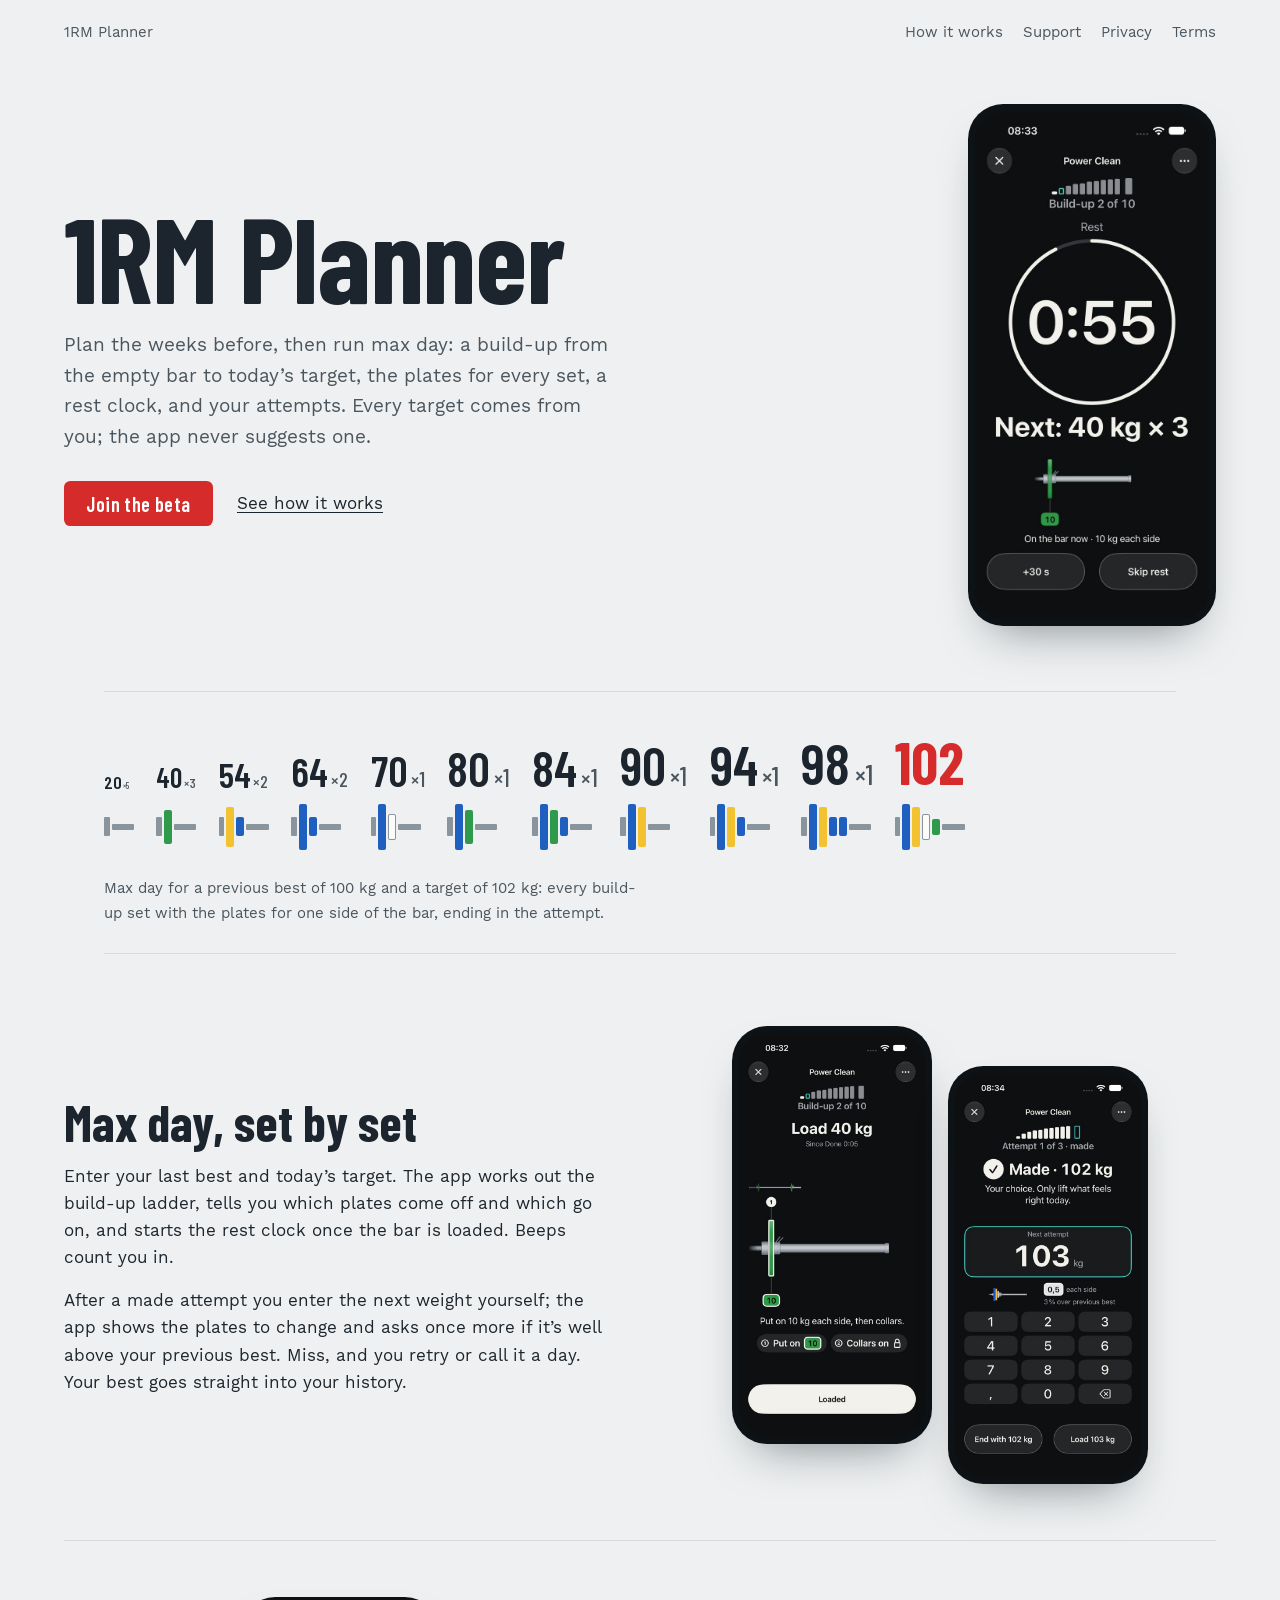
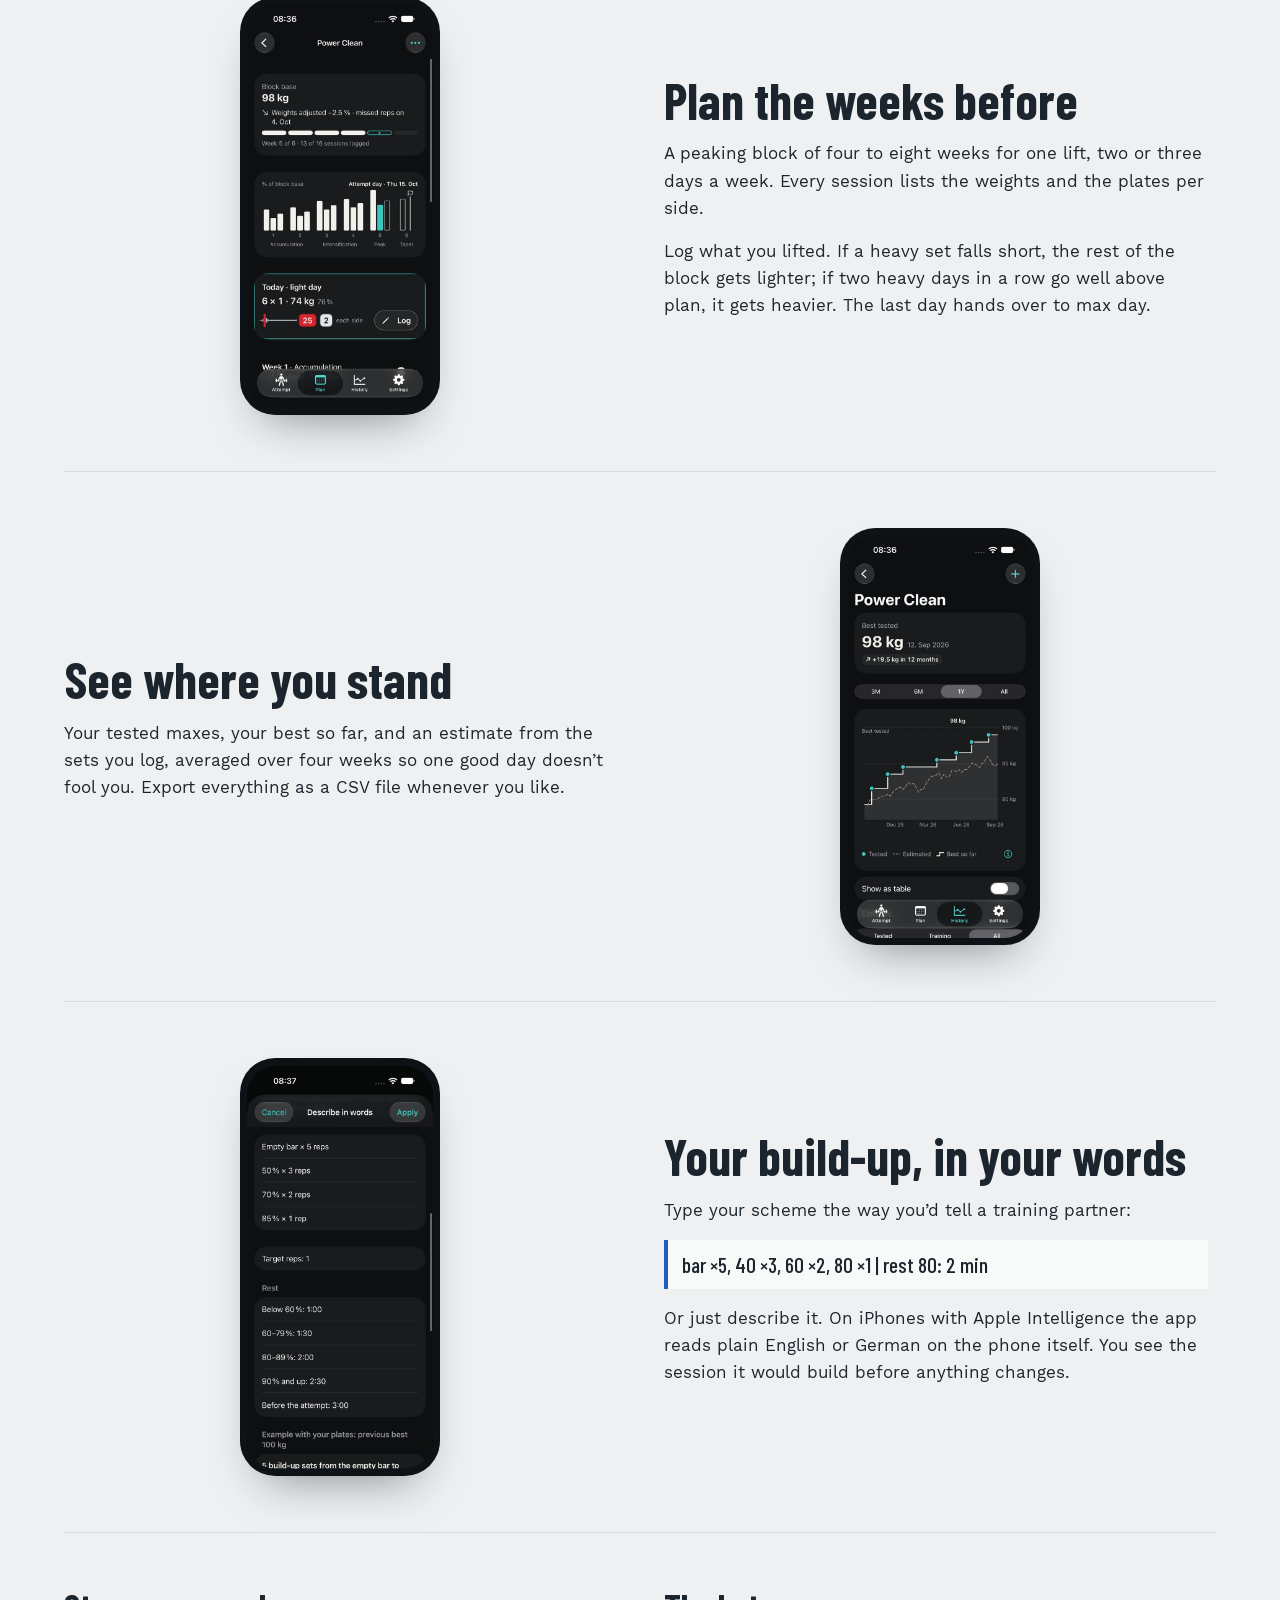
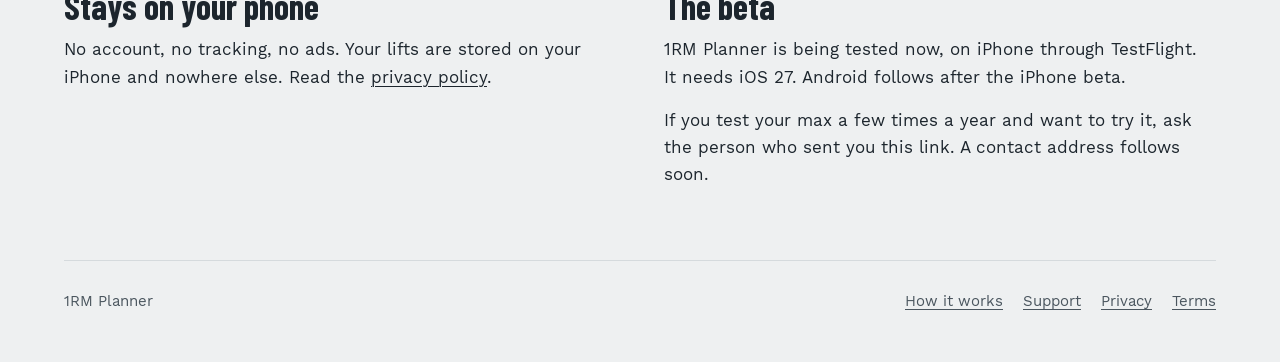
==== commit fa8bc47b: "1rm: screenshots of the redesigned app; the example build-up follows the current ladder" ====
--- a/1rm/index.html
+++ b/1rm/index.html
@@ -31,7 +31,7 @@
             <a href="howto.html">See how it works</a>
           </div>
         </div>
-        <div class="phone"><img src="img/rest.jpg" width="600" height="1304" alt="Rest screen: a large clock counting down, and the next lift, 40 kg for 3, below it."></div>
+        <div class="phone"><img src="img/rest.jpg" width="600" height="1304" alt="Rest screen: a large clock counting down in a ring, the next lift, 40 kg for 3, and the bar as it is now."></div>
       </section>
 
       <figure class="ladder">
@@ -44,45 +44,41 @@
             <span class="set">40<small>×3</small></span>
             <span class="plates" aria-hidden="true"><i class="p10"></i></span>
           </li>
-          <li style="--w: 0.366; --step: 2" aria-label="50 kg for 3; per side: 15">
-            <span class="set">50<small>×3</small></span>
-            <span class="plates" aria-hidden="true"><i class="p15"></i></span>
+          <li style="--w: 0.415; --step: 2" aria-label="54 kg for 2; per side: 15 + 2">
+            <span class="set">54<small>×2</small></span>
+            <span class="plates" aria-hidden="true"><i class="p15"></i><i class="p2s"></i></span>
           </li>
-          <li style="--w: 0.488; --step: 3" aria-label="60 kg for 2; per side: 20">
-            <span class="set">60<small>×2</small></span>
-            <span class="plates" aria-hidden="true"><i class="p20"></i></span>
+          <li style="--w: 0.537; --step: 3" aria-label="64 kg for 2; per side: 20 + 2">
+            <span class="set">64<small>×2</small></span>
+            <span class="plates" aria-hidden="true"><i class="p20"></i><i class="p2s"></i></span>
           </li>
-          <li style="--w: 0.610; --step: 4" aria-label="70 kg for 2; per side: 25">
-            <span class="set">70<small>×2</small></span>
-            <span class="plates" aria-hidden="true"><i class="p25"></i></span>
+          <li style="--w: 0.610; --step: 4" aria-label="70 kg for 1; per side: 20 + 5">
+            <span class="set">70<small>×1</small></span>
+            <span class="plates" aria-hidden="true"><i class="p20"></i><i class="p5"></i></span>
           </li>
-          <li style="--w: 0.671; --step: 5" aria-label="75 kg for 1; per side: 25 + 2.5">
-            <span class="set">75<small>×1</small></span>
-            <span class="plates" aria-hidden="true"><i class="p25"></i><i class="p25s"></i></span>
+          <li style="--w: 0.732; --step: 5" aria-label="80 kg for 1; per side: 20 + 10">
+            <span class="set">80<small>×1</small></span>
+            <span class="plates" aria-hidden="true"><i class="p20"></i><i class="p10"></i></span>
           </li>
-          <li style="--w: 0.732; --step: 6" aria-label="80 kg for 1; per side: 25 + 5">
-            <span class="set">80<small>×1</small></span>
-            <span class="plates" aria-hidden="true"><i class="p25"></i><i class="p5"></i></span>
+          <li style="--w: 0.780; --step: 6" aria-label="84 kg for 1; per side: 20 + 10 + 2">
+            <span class="set">84<small>×1</small></span>
+            <span class="plates" aria-hidden="true"><i class="p20"></i><i class="p10"></i><i class="p2s"></i></span>
           </li>
-          <li style="--w: 0.793; --step: 7" aria-label="85 kg for 1; per side: 25 + 5 + 2.5">
-            <span class="set">85<small>×1</small></span>
-            <span class="plates" aria-hidden="true"><i class="p25"></i><i class="p5"></i><i class="p25s"></i></span>
+          <li style="--w: 0.854; --step: 7" aria-label="90 kg for 1; per side: 20 + 15">
+            <span class="set">90<small>×1</small></span>
+            <span class="plates" aria-hidden="true"><i class="p20"></i><i class="p15"></i></span>
           </li>
-          <li style="--w: 0.854; --step: 8" aria-label="90 kg for 1; per side: 25 + 10">
-            <span class="set">90<small>×1</small></span>
-            <span class="plates" aria-hidden="true"><i class="p25"></i><i class="p10"></i></span>
+          <li style="--w: 0.902; --step: 8" aria-label="94 kg for 1; per side: 20 + 15 + 2">
+            <span class="set">94<small>×1</small></span>
+            <span class="plates" aria-hidden="true"><i class="p20"></i><i class="p15"></i><i class="p2s"></i></span>
           </li>
-          <li style="--w: 0.902; --step: 9" aria-label="94 kg for 1; per side: 25 + 10 + 2">
-            <span class="set">94<small>×1</small></span>
-            <span class="plates" aria-hidden="true"><i class="p25"></i><i class="p10"></i><i class="p2s"></i></span>
+          <li style="--w: 0.951; --step: 9" aria-label="98 kg for 1; per side: 20 + 15 + 2 + 2">
+            <span class="set">98<small>×1</small></span>
+            <span class="plates" aria-hidden="true"><i class="p20"></i><i class="p15"></i><i class="p2s"></i><i class="p2s"></i></span>
           </li>
-          <li style="--w: 0.951; --step: 10" aria-label="98 kg for 1; per side: 25 + 10 + 2.5 + 1.5">
-            <span class="set">98<small>×1</small></span>
-            <span class="plates" aria-hidden="true"><i class="p25"></i><i class="p10"></i><i class="p25s"></i><i class="p15s"></i></span>
-          </li>
-          <li class="attempt" style="--w: 1.000; --step: 11" aria-label="102 kg for 1, the attempt; per side: 25 + 15 + 1">
+          <li class="attempt" style="--w: 1.000; --step: 10" aria-label="102 kg for 1, the attempt; per side: 20 + 15 + 5 + 1">
             <span class="set">102</span>
-            <span class="plates" aria-hidden="true"><i class="p25"></i><i class="p15"></i><i class="p1s"></i></span>
+            <span class="plates" aria-hidden="true"><i class="p20"></i><i class="p15"></i><i class="p5"></i><i class="p1s"></i></span>
           </li>
         </ol>
         <figcaption>Max day for a previous best of 100 kg and a target of 102 kg: every build-up set with the plates for one side of the bar, ending in the attempt.</figcaption>
@@ -95,8 +91,8 @@
           <p>After a made attempt you enter the next weight yourself; the app shows the plates to change and asks once more if it&#8217;s well above your previous best. Miss, and you retry or call it a day. Your best goes straight into your history.</p>
         </div>
         <div class="shots">
-          <div class="phone"><img src="img/load.jpg" width="600" height="1304" alt="Load screen: plates to take off in red, plates to put on in green." loading="lazy"></div>
-          <div class="phone"><img src="img/decision.jpg" width="600" height="1304" alt="After a made attempt: the next attempt, typed by the lifter, with the plates to add per side." loading="lazy"></div>
+          <div class="phone"><img src="img/load.jpg" width="600" height="1304" alt="Load screen: the bar with the 10 kg plate to put on each side, and the steps in words: put on 10, collars on." loading="lazy"></div>
+          <div class="phone"><img src="img/decision.jpg" width="600" height="1304" alt="After a made attempt: the next attempt, 103 kg, typed by the lifter on a large keypad, with the plate to add per side." loading="lazy"></div>
         </div>
       </section>
 
@@ -107,7 +103,7 @@
           <p>Log what you lifted. If a heavy set falls short, the rest of the block gets lighter; if two heavy days in a row go well above plan, it gets heavier. The last day hands over to max day.</p>
         </div>
         <div class="shots">
-          <div class="phone"><img src="img/block.jpg" width="600" height="1304" alt="A training block: base 1RM, the current adjustment and today&#8217;s session." loading="lazy"></div>
+          <div class="phone"><img src="img/block.jpg" width="600" height="1304" alt="A training block: the block base, the current adjustment, the weeks as bars and today&#8217;s session with its plates." loading="lazy"></div>
         </div>
       </section>
 
@@ -117,7 +113,7 @@
           <p>Your tested maxes, your best so far, and an estimate from the sets you log, averaged over four weeks so one good day doesn&#8217;t fool you. Export everything as a CSV file whenever you like.</p>
         </div>
         <div class="shots">
-          <div class="phone"><img src="img/history.jpg" width="600" height="1304" alt="A chart of tested maxes, the estimated max and the best so far over a year." loading="lazy"></div>
+          <div class="phone"><img src="img/history.jpg" width="600" height="1304" alt="A lift&#8217;s history: the best tested 1RM, a chart of tested maxes, the estimate and the best so far over a year." loading="lazy"></div>
         </div>
       </section>
 
@@ -129,7 +125,7 @@
           <p>Or just describe it. On iPhones with Apple Intelligence the app reads plain English or German on the phone itself. You see the session it would build before anything changes.</p>
         </div>
         <div class="shots">
-          <div class="phone"><img src="img/scheme.jpg" width="600" height="1304" alt="The scheme preview: build-up steps, target reps, rest, and the example session." loading="lazy"></div>
+          <div class="phone"><img src="img/scheme.jpg" width="600" height="1304" alt="The scheme preview: build-up steps, target reps and the rest before each set." loading="lazy"></div>
         </div>
       </section>
 
